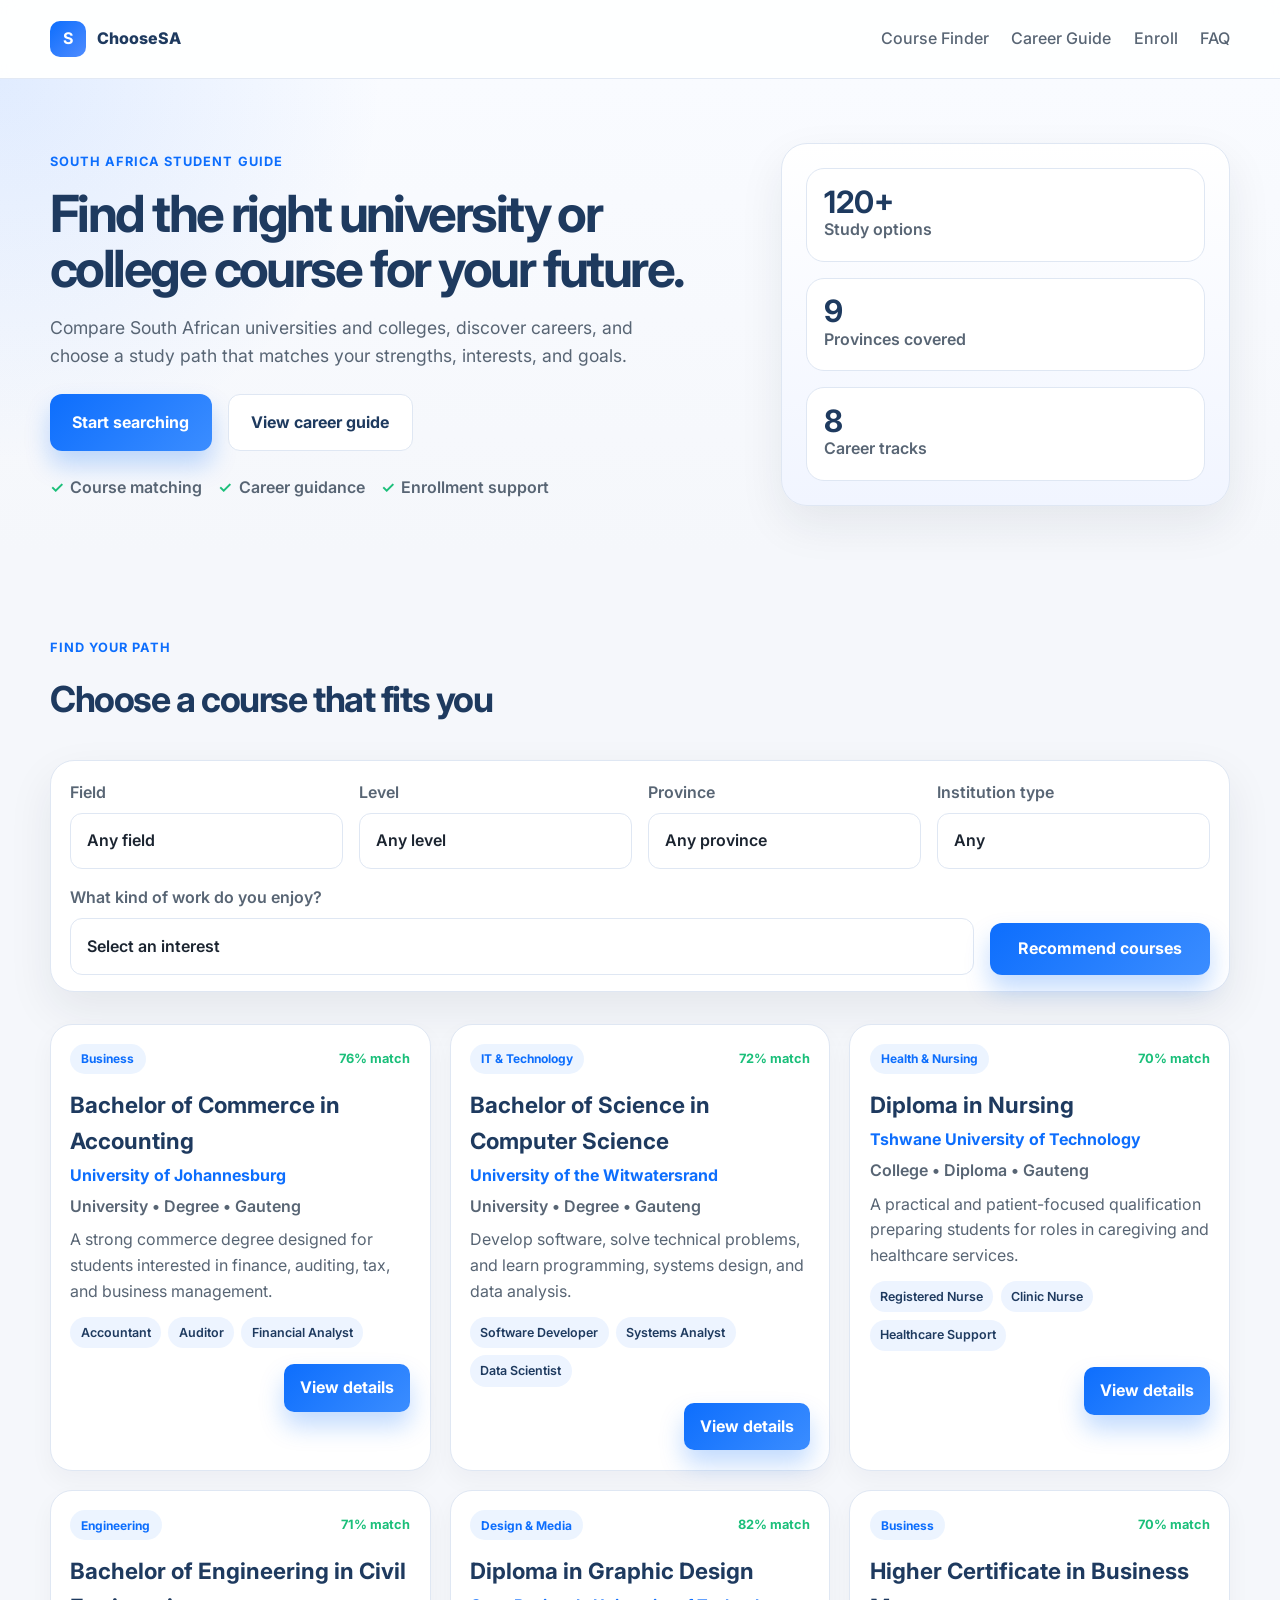
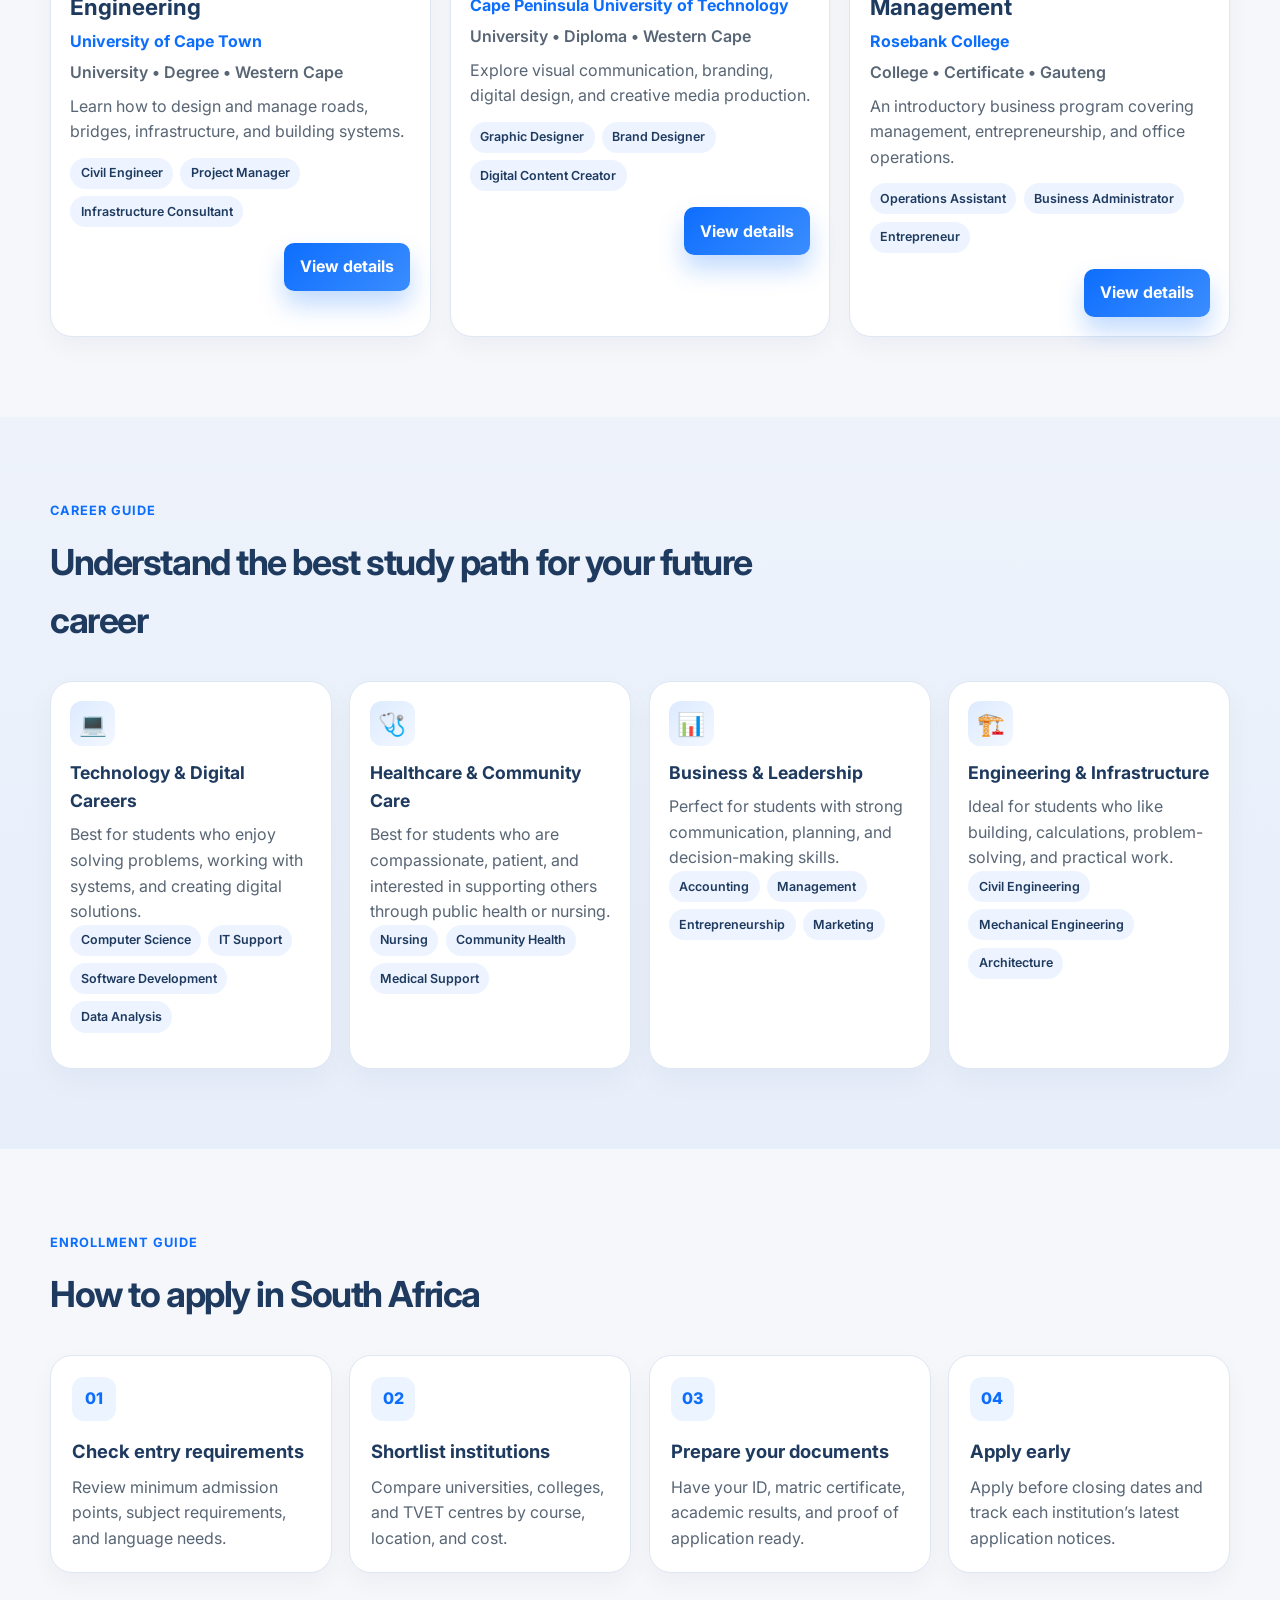
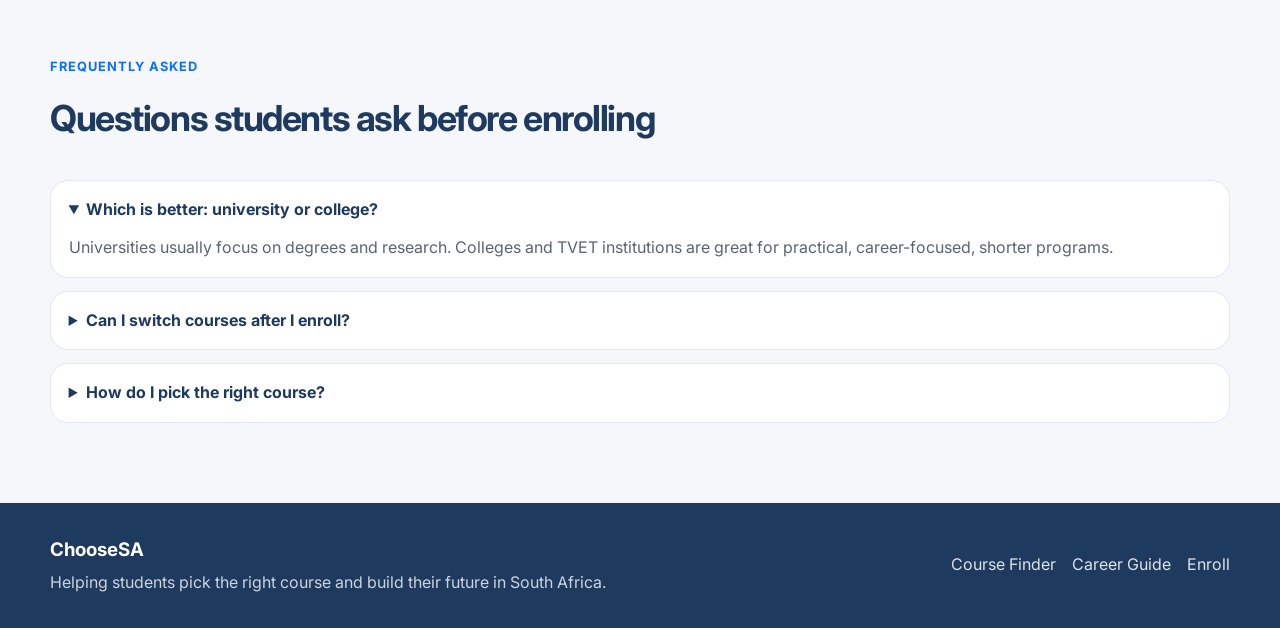
==== index.html @ 1212c50e "Build a South African course finder and career guidance website for university and college selection" ====
<!DOCTYPE html>
<html lang="en">
  <head>
    <meta charset="UTF-8" />
    <meta name="viewport" content="width=device-width, initial-scale=1.0" />
    <title>ChooseSA | South African Course & Career Guide</title>
    <meta
      name="description"
      content="South African university and college course finder with career guidance and enrollment support."
    />
    <link rel="preconnect" href="https://fonts.googleapis.com" />
    <link rel="preconnect" href="https://fonts.gstatic.com" crossorigin />
    <link
      href="https://fonts.googleapis.com/css2?family=Inter:wght@400;500;600;700;800&display=swap"
      rel="stylesheet"
    />
    <link rel="stylesheet" href="styles.css" />
  </head>
  <body>
    <header class="topbar">
      <div class="container nav">
        <div class="brand">
          <div class="brand-mark">S</div>
          <span>ChooseSA</span>
        </div>
        <nav>
          <a href="#finder">Course Finder</a>
          <a href="#career-guide">Career Guide</a>
          <a href="#enroll">Enroll</a>
          <a href="#faq">FAQ</a>
        </nav>
      </div>
    </header>

    <main>
      <section class="hero">
        <div class="container hero-grid">
          <div class="hero-copy">
            <span class="eyebrow">South Africa student guide</span>
            <h1>Find the right university or college course for your future.</h1>
            <p>
              Compare South African universities and colleges, discover careers,
              and choose a study path that matches your strengths, interests, and goals.
            </p>
            <div class="hero-actions">
              <a href="#finder" class="btn btn-primary">Start searching</a>
              <a href="#career-guide" class="btn btn-secondary">View career guide</a>
            </div>
            <ul class="hero-points">
              <li>Course matching</li>
              <li>Career guidance</li>
              <li>Enrollment support</li>
            </ul>
          </div>

          <div class="stat-card">
            <div class="stat-box">
              <strong>120+</strong>
              <span>Study options</span>
            </div>
            <div class="stat-box">
              <strong>9</strong>
              <span>Provinces covered</span>
            </div>
            <div class="stat-box">
              <strong>8</strong>
              <span>Career tracks</span>
            </div>
          </div>
        </div>
      </section>

      <section id="finder" class="finder section-space">
        <div class="container">
          <div class="section-header">
            <span class="eyebrow">Find your path</span>
            <h2>Choose a course that fits you</h2>
          </div>

          <form id="courseForm" class="filter-panel">
            <div class="filter-grid">
              <label>
                <span>Field</span>
                <select id="fieldSelect">
                  <option value="">Any field</option>
                  <option>Business</option>
                  <option>IT & Technology</option>
                  <option>Health & Nursing</option>
                  <option>Engineering</option>
                  <option>Design & Media</option>
                  <option>Education</option>
                  <option>Agriculture</option>
                  <option>Hospitality</option>
                </select>
              </label>

              <label>
                <span>Level</span>
                <select id="levelSelect">
                  <option value="">Any level</option>
                  <option>Certificate</option>
                  <option>Diploma</option>
                  <option>Degree</option>
                  <option>Postgraduate</option>
                </select>
              </label>

              <label>
                <span>Province</span>
                <select id="provinceSelect">
                  <option value="">Any province</option>
                  <option>Gauteng</option>
                  <option>Western Cape</option>
                  <option>KwaZulu-Natal</option>
                  <option>Eastern Cape</option>
                  <option>Free State</option>
                  <option>Limpopo</option>
                  <option>Mpumalanga</option>
                  <option>North West</option>
                  <option>Northern Cape</option>
                </select>
              </label>

              <label>
                <span>Institution type</span>
                <select id="typeSelect">
                  <option value="">Any</option>
                  <option>University</option>
                  <option>College</option>
                  <option>TVET</option>
                </select>
              </label>
            </div>

            <div class="recommendation-row">
              <label>
                <span>What kind of work do you enjoy?</span>
                <select id="interestSelect">
                  <option value="">Select an interest</option>
                  <option>Problem solving</option>
                  <option>Helping people</option>
                  <option>Design & creativity</option>
                  <option>Business & leadership</option>
                  <option>Technology & innovation</option>
                  <option>Practical hands-on work</option>
                </select>
              </label>

              <button type="submit" class="btn btn-primary search-btn">Recommend courses</button>
            </div>
          </form>

          <div id="courseResults" class="course-results"></div>
        </div>
      </section>

      <section id="career-guide" class="section-space alt-bg">
        <div class="container">
          <div class="section-header narrow">
            <span class="eyebrow">Career guide</span>
            <h2>Understand the best study path for your future career</h2>
          </div>

          <div class="career-grid" id="careerGrid"></div>
        </div>
      </section>

      <section id="enroll" class="section-space">
        <div class="container">
          <div class="section-header narrow">
            <span class="eyebrow">Enrollment guide</span>
            <h2>How to apply in South Africa</h2>
          </div>

          <div class="steps-grid">
            <div class="step-card">
              <span class="step">01</span>
              <h3>Check entry requirements</h3>
              <p>Review minimum admission points, subject requirements, and language needs.</p>
            </div>
            <div class="step-card">
              <span class="step">02</span>
              <h3>Shortlist institutions</h3>
              <p>Compare universities, colleges, and TVET centres by course, location, and cost.</p>
            </div>
            <div class="step-card">
              <span class="step">03</span>
              <h3>Prepare your documents</h3>
              <p>Have your ID, matric certificate, academic results, and proof of application ready.</p>
            </div>
            <div class="step-card">
              <span class="step">04</span>
              <h3>Apply early</h3>
              <p>Apply before closing dates and track each institution’s latest application notices.</p>
            </div>
          </div>
        </div>
      </section>

      <section id="faq" class="section-space faq-box">
        <div class="container">
          <div class="section-header narrow">
            <span class="eyebrow">Frequently asked</span>
            <h2>Questions students ask before enrolling</h2>
          </div>

          <div class="faq-list">
            <details open>
              <summary>Which is better: university or college?</summary>
              <p>
                Universities usually focus on degrees and research. Colleges and TVET institutions are great for practical, career-focused, shorter programs.
              </p>
            </details>
            <details>
              <summary>Can I switch courses after I enroll?</summary>
              <p>
                In some cases yes, if you meet the requirements and the institution approves the transfer. Always check faculty rules first.
              </p>
            </details>
            <details>
              <summary>How do I pick the right course?</summary>
              <p>
                Consider your interests, strengths, subjects, salary goals, job demand, and the type of work you enjoy every day.
              </p>
            </details>
          </div>
        </div>
      </section>
    </main>

    <footer class="footer">
      <div class="container footer-content">
        <div>
          <h3>ChooseSA</h3>
          <p>Helping students pick the right course and build their future in South Africa.</p>
        </div>
        <div>
          <a href="#finder">Course Finder</a>
          <a href="#career-guide">Career Guide</a>
          <a href="#enroll">Enroll</a>
        </div>
      </div>
    </footer>

    <template id="courseCardTemplate">
      <article class="course-card">
        <div class="card-topline">
          <span class="badge"></span>
          <span class="match-score"></span>
        </div>
        <h3 class="course-title"></h3>
        <p class="institution"></p>
        <p class="course-meta"></p>
        <p class="description"></p>
        <ul class="career-list"></ul>
        <div class="card-actions">
          <button class="btn btn-primary small-btn" type="button">View details</button>
        </div>
      </article>
    </template>

    <script src="app.js"></script>
  </body>
</html>
---- styles.css ----
:root {
  --bg: #f5f7fb;
  --panel: #ffffff;
  --panel-alt: #edf4ff;
  --primary: #0d6efd;
  --primary-dark: #0a4ec7;
  --secondary: #1e3a5f;
  --text: #1b2430;
  --muted: #586574;
  --border: #dfe7f3;
  --success: #1bbf7a;
  --warning: #f59e0b;
  --shadow: 0 18px 45px rgba(27, 36, 48, 0.08);
}

* {
  box-sizing: border-box;
}

html {
  scroll-behavior: smooth;
}

body {
  margin: 0;
  font-family: "Inter", sans-serif;
  background: var(--bg);
  color: var(--text);
  line-height: 1.6;
}

img {
  max-width: 100%;
  display: block;
}

a {
  text-decoration: none;
  color: inherit;
}

button,
select {
  font: inherit;
}

.container {
  width: min(1180px, calc(100% - 2rem));
  margin: 0 auto;
}

.section-space {
  padding: 5rem 0;
}

.alt-bg {
  background: linear-gradient(180deg, rgba(13,110,253,0.03), rgba(13,110,253,0.06));
}

.topbar {
  position: sticky;
  top: 0;
  z-index: 20;
  background: rgba(255,255,255,0.9);
  backdrop-filter: blur(8px);
  border-bottom: 1px solid rgba(223, 231, 243, 0.9);
}

.nav {
  display: flex;
  align-items: center;
  justify-content: space-between;
  min-height: 78px;
}

.brand {
  display: flex;
  align-items: center;
  gap: 0.7rem;
  font-weight: 800;
  color: var(--secondary);
}

.brand-mark {
  display: grid;
  place-items: center;
  width: 36px;
  height: 36px;
  border-radius: 10px;
  background: linear-gradient(135deg, var(--primary), #4f8cff);
  color: white;
  font-weight: 700;
}

nav {
  display: flex;
  gap: 1.4rem;
  flex-wrap: wrap;
}

nav a {
  color: var(--muted);
  font-weight: 500;
}

.hero {
  padding: 4rem 0 3rem;
  background: radial-gradient(circle at top left, rgba(77, 144, 255, 0.14), transparent 28%),
    linear-gradient(180deg, #f9fbff, var(--bg));
}

.hero-grid {
  display: grid;
  grid-template-columns: 1.4fr 0.9fr;
  gap: 2rem;
  align-items: center;
}

.eyebrow {
  display: inline-block;
  color: var(--primary);
  font-size: 0.8rem;
  font-weight: 700;
  letter-spacing: 0.08em;
  text-transform: uppercase;
  margin-bottom: 0.8rem;
}

.hero-copy h1 {
  font-size: clamp(2.4rem, 4vw, 4.1rem);
  line-height: 1.08;
  margin: 0 0 1rem;
  letter-spacing: -0.05em;
  color: var(--secondary);
}

.hero-copy p {
  max-width: 620px;
  font-size: 1.1rem;
  color: var(--muted);
  margin-bottom: 1.5rem;
}

.hero-actions {
  display: flex;
  gap: 1rem;
  flex-wrap: wrap;
  margin-bottom: 1.5rem;
}

.btn {
  display: inline-flex;
  align-items: center;
  justify-content: center;
  border: none;
  border-radius: 12px;
  padding: 0.9rem 1.4rem;
  font-weight: 700;
  cursor: pointer;
  transition: transform 0.2s ease, box-shadow 0.2s ease;
}

.btn:hover {
  transform: translateY(-1px);
}

.btn-primary {
  background: linear-gradient(135deg, var(--primary), #3b8dff);
  color: white;
  box-shadow: 0 14px 25px rgba(13, 110, 253, 0.25);
}

.btn-secondary {
  background: white;
  color: var(--secondary);
  border: 1px solid var(--border);
}

.hero-points {
  display: flex;
  list-style: none;
  padding: 0;
  margin: 0;
  gap: 1rem;
  flex-wrap: wrap;
  color: var(--muted);
  font-weight: 600;
}

.hero-points li::before {
  content: "✓";
  color: var(--success);
  margin-right: 0.4rem;
}

.stat-card {
  background: linear-gradient(180deg, #ffffff, #f1f5ff);
  border: 1px solid var(--border);
  border-radius: 26px;
  padding: 1.5rem;
  box-shadow: var(--shadow);
  display: grid;
  gap: 1rem;
}

.stat-box {
  background: white;
  border: 1px solid var(--border);
  border-radius: 18px;
  padding: 1.1rem 1.1rem;
}

.stat-box strong {
  display: block;
  font-size: clamp(1.7rem, 2.4vw, 2.4rem);
  color: var(--secondary);
  line-height: 1;
}

.stat-box span {
  color: var(--muted);
  font-weight: 600;
}

.section-header {
  margin-bottom: 2rem;
}

.section-header.narrow {
  max-width: 800px;
}

.section-header h2 {
  margin: 0;
  font-size: clamp(2rem, 2.8vw, 3rem);
  color: var(--secondary);
  letter-spacing: -0.04em;
}

.filter-panel {
  background: var(--panel);
  border: 1px solid var(--border);
  border-radius: 24px;
  padding: 1.2rem 1.2rem 1rem;
  box-shadow: var(--shadow);
}

.filter-grid {
  display: grid;
  grid-template-columns: repeat(4, minmax(0, 1fr));
  gap: 1rem;
}

label {
  display: flex;
  flex-direction: column;
  gap: 0.45rem;
  color: var(--muted);
  font-weight: 600;
}

select {
  appearance: none;
  border: 1px solid var(--border);
  border-radius: 12px;
  background: #fff;
  color: var(--text);
  padding: 0.9rem 1rem;
}

.recommendation-row {
  display: flex;
  align-items: end;
  gap: 1rem;
  margin-top: 1rem;
}

.recommendation-row label {
  flex: 1 1 auto;
}

.search-btn {
  min-width: 220px;
  height: 52px;
}

.course-results {
  margin-top: 2rem;
  display: grid;
  grid-template-columns: repeat(3, minmax(0, 1fr));
  gap: 1.2rem;
}

.course-card {
  background: var(--panel);
  border: 1px solid var(--border);
  border-radius: 22px;
  padding: 1.2rem;
  box-shadow: 0 10px 25px rgba(27, 36, 48, 0.04);
}

.card-topline {
  display: flex;
  justify-content: space-between;
  gap: 0.7rem;
  align-items: center;
  margin-bottom: 0.8rem;
}

.badge {
  display: inline-flex;
  align-items: center;
  border-radius: 999px;
  background: rgba(13, 110, 253, 0.08);
  color: var(--primary);
  padding: 0.35rem 0.7rem;
  font-size: 0.75rem;
  font-weight: 700;
}

.match-score {
  font-weight: 700;
  font-size: 0.8rem;
  color: var(--success);
}

.course-title {
  margin: 0;
  font-size: 1.4rem;
  color: var(--secondary);
}

.institution {
  margin: 0.25rem 0 0.35rem;
  color: var(--primary);
  font-weight: 700;
}

.course-meta {
  margin: 0 0 0.5rem;
  color: var(--muted);
  font-weight: 600;
}

.description {
  margin: 0 0 0.8rem;
  color: var(--muted);
}

.career-list {
  list-style: none;
  padding: 0;
  margin: 0 0 1rem;
  display: flex;
  flex-wrap: wrap;
  gap: 0.45rem;
}

.career-list li {
  background: var(--panel-alt);
  border-radius: 999px;
  padding: 0.35rem 0.65rem;
  font-size: 0.78rem;
  color: var(--secondary);
  font-weight: 600;
}

.card-actions {
  display: flex;
  justify-content: flex-end;
}

.small-btn {
  padding: 0.7rem 1rem;
  border-radius: 10px;
}

.career-grid {
  display: grid;
  grid-template-columns: repeat(4, minmax(0, 1fr));
  gap: 1.1rem;
}

.career-card {
  background: white;
  border: 1px solid var(--border);
  border-radius: 22px;
  padding: 1.2rem;
  box-shadow: 0 12px 30px rgba(27, 36, 48, 0.04);
}

.career-icon {
  width: 45px;
  height: 45px;
  border-radius: 12px;
  display: grid;
  place-items: center;
  font-size: 1.4rem;
  background: linear-gradient(135deg, rgba(13,110,253,0.14), rgba(13,110,253,0.05));
  margin-bottom: 0.8rem;
}

.career-card h3 {
  margin: 0 0 0.45rem;
  font-size: 1.1rem;
  color: var(--secondary);
}

.career-card p {
  margin: 0;
  color: var(--muted);
}

.steps-grid {
  display: grid;
  grid-template-columns: repeat(4, minmax(0, 1fr));
  gap: 1.1rem;
}

.step-card {
  background: var(--panel);
  border: 1px solid var(--border);
  border-radius: 22px;
  padding: 1.3rem;
  box-shadow: 0 10px 24px rgba(27, 36, 48, 0.04);
}

.step {
  display: flex;
  justify-content: center;
  align-items: center;
  width: 44px;
  height: 44px;
  border-radius: 12px;
  background: rgba(13,110,253,0.08);
  color: var(--primary);
  font-weight: 800;
  margin-bottom: 1rem;
}

.step-card h3 {
  margin: 0 0 0.5rem;
  font-size: 1.15rem;
  color: var(--secondary);
}

.step-card p {
  margin: 0;
  color: var(--muted);
}

.faq-box {
  padding-top: 0;
}

.faq-list {
  display: grid;
  gap: 0.8rem;
}

.faq-list details {
  background: white;
  border: 1px solid var(--border);
  border-radius: 18px;
  padding: 1rem 1.1rem;
}

.faq-list summary {
  cursor: pointer;
  font-weight: 700;
  color: var(--secondary);
}

.faq-list p {
  margin: 0.8rem 0 0;
  color: var(--muted);
}

.footer {
  background: var(--secondary);
  color: white;
  padding: 2rem 0;
}

.footer-content {
  display: flex;
  justify-content: space-between;
  gap: 1rem;
  align-items: center;
  flex-wrap: wrap;
}

.footer h3 {
  margin: 0 0 0.35rem;
}

.footer p {
  margin: 0;
  color: rgba(255,255,255,0.78);
}

.footer-content div:last-child {
  display: flex;
  gap: 1rem;
  flex-wrap: wrap;
  color: rgba(255,255,255,0.86);
}

@media (max-width: 980px) {
  .hero-grid,
  .filter-grid,
  .course-results,
  .career-grid,
  .steps-grid {
    grid-template-columns: repeat(2, minmax(0, 1fr));
  }
}

@media (max-width: 700px) {
  .nav {
    flex-direction: column;
    padding: 1rem 0;
    gap: 0.8rem;
  }

  .hero-grid,
  .filter-grid,
  .course-results,
  .career-grid,
  .steps-grid {
    grid-template-columns: 1fr;
  }

  .recommendation-row {
    flex-direction: column;
    align-items: stretch;
  }

  .search-btn {
    width: 100%;
  }
}
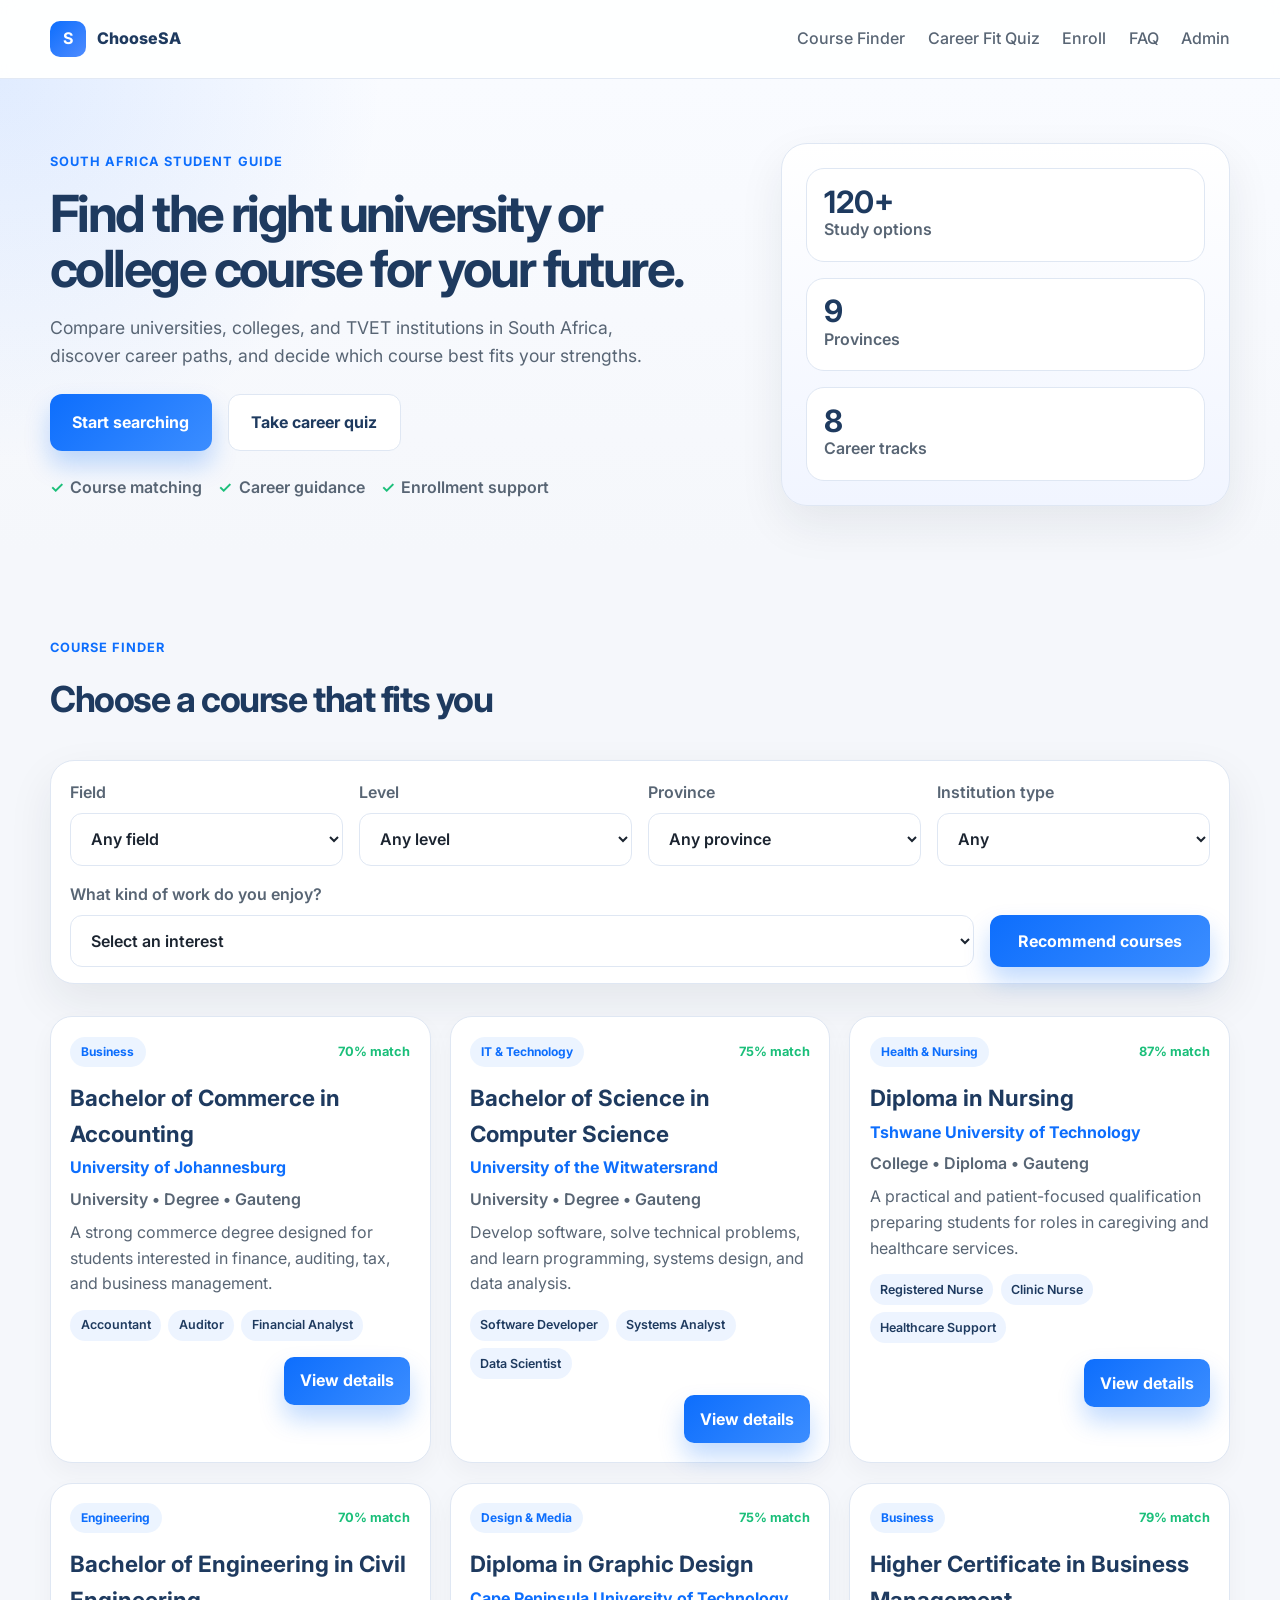
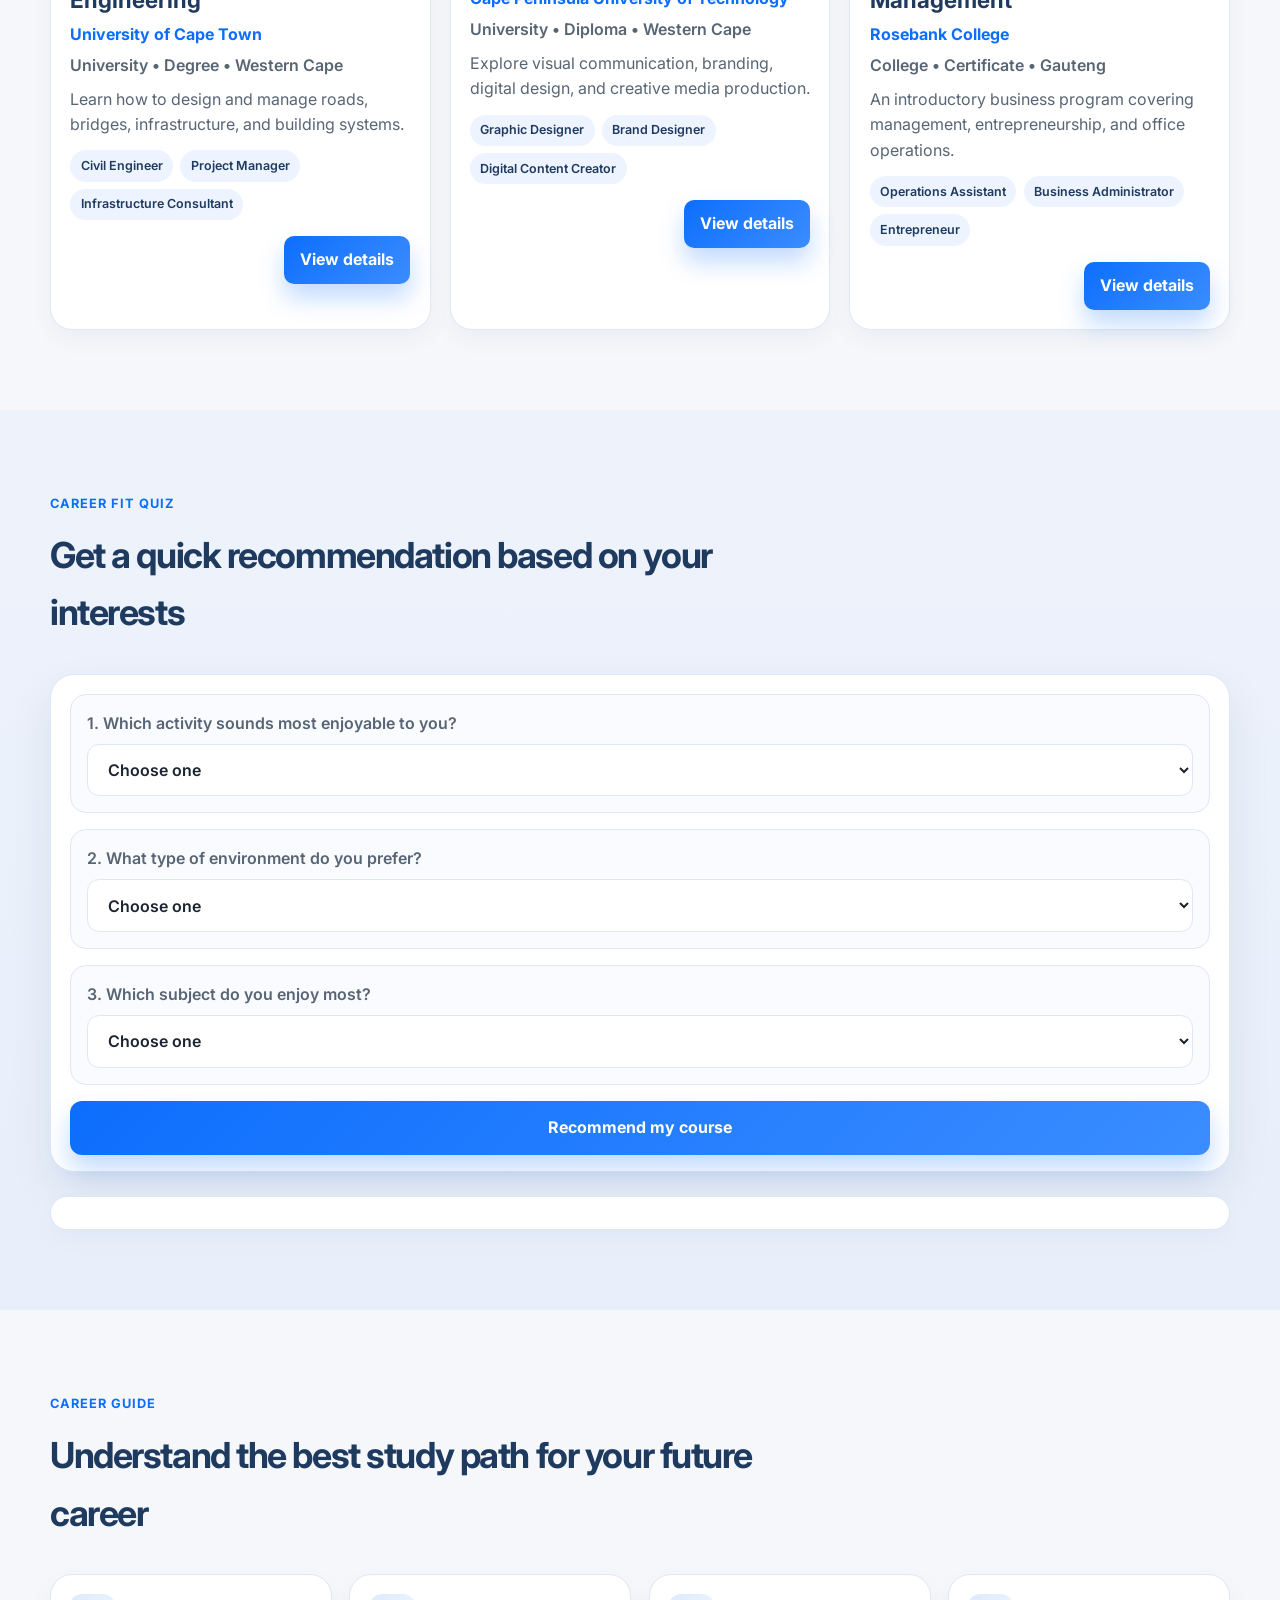
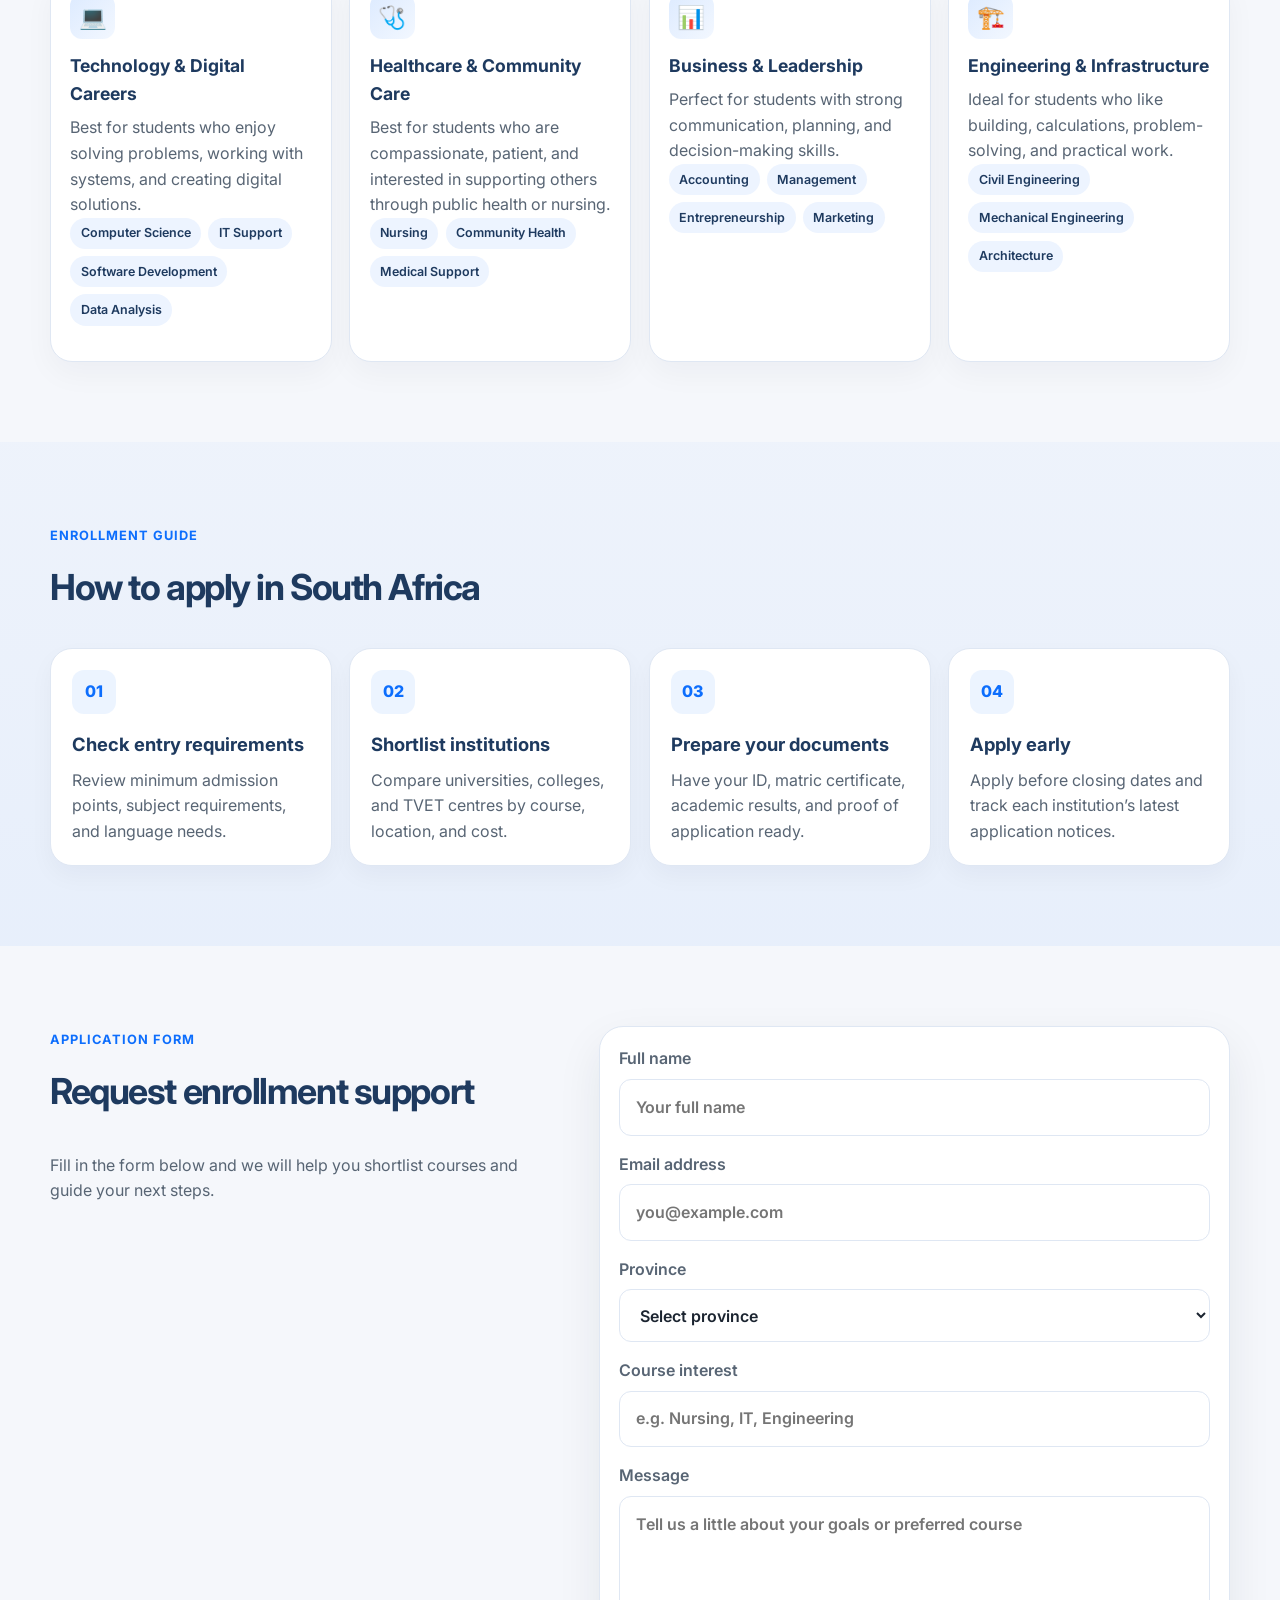
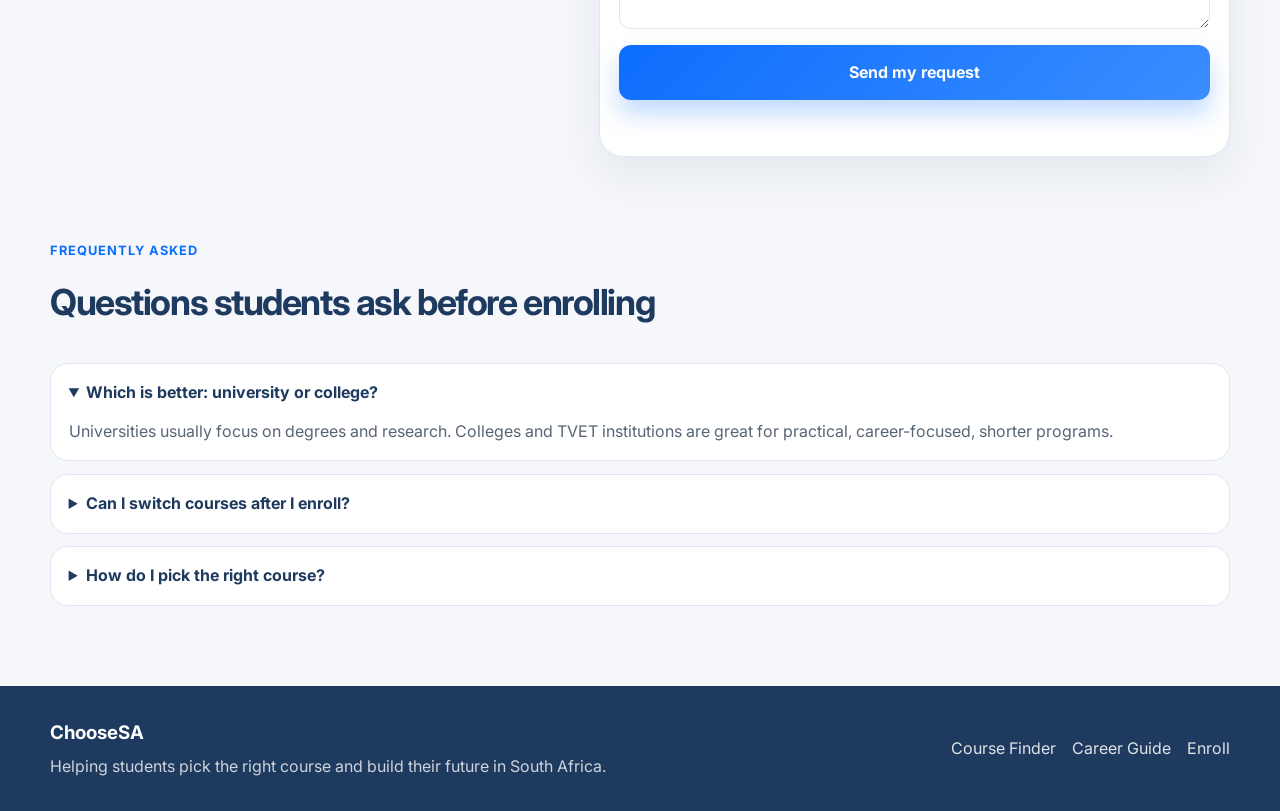
==== commit 922001a7: "Upgrade the South African course guide into a full-featured interactive website with course manageme" ====
--- a/index.html
+++ b/index.html
@@ -6,7 +6,7 @@
     <title>ChooseSA | South African Course & Career Guide</title>
     <meta
       name="description"
-      content="South African university and college course finder with career guidance and enrollment support."
+      content="South African course finder for universities, colleges, and TVET institutions with career advice and enrollment support."
     />
     <link rel="preconnect" href="https://fonts.googleapis.com" />
     <link rel="preconnect" href="https://fonts.gstatic.com" crossorigin />
@@ -19,15 +19,17 @@
   <body>
     <header class="topbar">
       <div class="container nav">
-        <div class="brand">
+        <div class="brand" aria-label="ChooseSA home">
           <div class="brand-mark">S</div>
           <span>ChooseSA</span>
         </div>
-        <nav>
+
+        <nav aria-label="Main navigation">
           <a href="#finder">Course Finder</a>
-          <a href="#career-guide">Career Guide</a>
+          <a href="#quiz">Career Fit Quiz</a>
           <a href="#enroll">Enroll</a>
           <a href="#faq">FAQ</a>
+          <a href="admin.html">Admin</a>
         </nav>
       </div>
     </header>
@@ -39,13 +41,15 @@
             <span class="eyebrow">South Africa student guide</span>
             <h1>Find the right university or college course for your future.</h1>
             <p>
-              Compare South African universities and colleges, discover careers,
-              and choose a study path that matches your strengths, interests, and goals.
+              Compare universities, colleges, and TVET institutions in South Africa,
+              discover career paths, and decide which course best fits your strengths.
             </p>
+
             <div class="hero-actions">
               <a href="#finder" class="btn btn-primary">Start searching</a>
-              <a href="#career-guide" class="btn btn-secondary">View career guide</a>
-            </div>
+              <a href="#quiz" class="btn btn-secondary">Take career quiz</a>
+            </div>
+
             <ul class="hero-points">
               <li>Course matching</li>
               <li>Career guidance</li>
@@ -53,14 +57,14 @@
             </ul>
           </div>
 
-          <div class="stat-card">
+          <div class="stat-card" aria-label="Site statistics">
             <div class="stat-box">
               <strong>120+</strong>
               <span>Study options</span>
             </div>
             <div class="stat-box">
               <strong>9</strong>
-              <span>Provinces covered</span>
+              <span>Provinces</span>
             </div>
             <div class="stat-box">
               <strong>8</strong>
@@ -73,7 +77,7 @@
       <section id="finder" class="finder section-space">
         <div class="container">
           <div class="section-header">
-            <span class="eyebrow">Find your path</span>
+            <span class="eyebrow">Course finder</span>
             <h2>Choose a course that fits you</h2>
           </div>
 
@@ -150,11 +154,68 @@
             </div>
           </form>
 
-          <div id="courseResults" class="course-results"></div>
-        </div>
-      </section>
-
-      <section id="career-guide" class="section-space alt-bg">
+          <div id="courseResults" class="course-results" aria-live="polite"></div>
+        </div>
+      </section>
+
+      <section id="quiz" class="section-space alt-bg">
+        <div class="container">
+          <div class="section-header narrow">
+            <span class="eyebrow">Career fit quiz</span>
+            <h2>Get a quick recommendation based on your interests</h2>
+          </div>
+
+          <form id="quizForm" class="quiz-panel">
+            <div class="question-block">
+              <label>
+                <span>1. Which activity sounds most enjoyable to you?</span>
+                <select id="q1">
+                  <option value="">Choose one</option>
+                  <option value="technology">Building apps or websites</option>
+                  <option value="people">Helping patients or learners</option>
+                  <option value="business">Managing a project or business</option>
+                  <option value="design">Creating designs or creative visuals</option>
+                  <option value="build">Working with tools, buildings, or physical systems</option>
+                </select>
+              </label>
+            </div>
+
+            <div class="question-block">
+              <label>
+                <span>2. What type of environment do you prefer?</span>
+                <select id="q2">
+                  <option value="">Choose one</option>
+                  <option value="office">Office / business / leadership</option>
+                  <option value="lab">Technology / labs / digital work</option>
+                  <option value="people">People-focused / healthcare / education</option>
+                  <option value="creative">Creative / design / media environment</option>
+                  <option value="handsOn">Practical / field / building environment</option>
+                </select>
+              </label>
+            </div>
+
+            <div class="question-block">
+              <label>
+                <span>3. Which subject do you enjoy most?</span>
+                <select id="q3">
+                  <option value="">Choose one</option>
+                  <option value="math">Mathematics / Science</option>
+                  <option value="language">English / Communication / Business</option>
+                  <option value="art">Art / Design / Creative work</option>
+                  <option value="care">Health / Biology / People care</option>
+                  <option value="systems">Computers / Technology / Systems</option>
+                </select>
+              </label>
+            </div>
+
+            <button type="submit" class="btn btn-primary">Recommend my course</button>
+          </form>
+
+          <div id="quizResult" class="quiz-result"></div>
+        </div>
+      </section>
+
+      <section id="career-guide" class="section-space">
         <div class="container">
           <div class="section-header narrow">
             <span class="eyebrow">Career guide</span>
@@ -165,7 +226,7 @@
         </div>
       </section>
 
-      <section id="enroll" class="section-space">
+      <section id="enroll" class="section-space alt-bg">
         <div class="container">
           <div class="section-header narrow">
             <span class="eyebrow">Enrollment guide</span>
@@ -194,6 +255,61 @@
               <p>Apply before closing dates and track each institution’s latest application notices.</p>
             </div>
           </div>
+        </div>
+      </section>
+
+      <section id="apply" class="section-space">
+        <div class="container form-grid">
+          <div>
+            <div class="section-header narrow">
+              <span class="eyebrow">Application form</span>
+              <h2>Request enrollment support</h2>
+            </div>
+            <p class="form-intro">
+              Fill in the form below and we will help you shortlist courses and guide your next steps.
+            </p>
+          </div>
+
+          <form id="applicationForm" class="application-form">
+            <label>
+              <span>Full name</span>
+              <input type="text" name="name" placeholder="Your full name" required />
+            </label>
+
+            <label>
+              <span>Email address</span>
+              <input type="email" name="email" placeholder="you@example.com" required />
+            </label>
+
+            <label>
+              <span>Province</span>
+              <select name="province" required>
+                <option value="">Select province</option>
+                <option>Gauteng</option>
+                <option>Western Cape</option>
+                <option>KwaZulu-Natal</option>
+                <option>Eastern Cape</option>
+                <option>Free State</option>
+                <option>Limpopo</option>
+                <option>Mpumalanga</option>
+                <option>North West</option>
+                <option>Northern Cape</option>
+              </select>
+            </label>
+
+            <label>
+              <span>Course interest</span>
+              <input type="text" name="interest" placeholder="e.g. Nursing, IT, Engineering" required />
+            </label>
+
+            <label>
+              <span>Message</span>
+              <textarea name="message" rows="4" placeholder="Tell us a little about your goals or preferred course"></textarea>
+            </label>
+
+            <button type="submit" class="btn btn-primary">Send my request</button>
+            <p id="formMessage" class="form-message" aria-live="polite"></p>
+          </form>
         </div>
       </section>
 
--- a/styles.css
+++ b/styles.css
@@ -40,7 +40,9 @@
 }
 
 button,
-select {
+input,
+select,
+textarea {
   font: inherit;
 }
 
@@ -237,7 +239,10 @@
   letter-spacing: -0.04em;
 }
 
-.filter-panel {
+.filter-panel,
+.quiz-panel,
+.application-form,
+.admin-panel {
   background: var(--panel);
   border: 1px solid var(--border);
   border-radius: 24px;
@@ -259,8 +264,9 @@
   font-weight: 600;
 }
 
-select {
-  appearance: none;
+select,
+input,
+textarea {
   border: 1px solid var(--border);
   border-radius: 12px;
   background: #fff;
@@ -373,6 +379,28 @@
 .small-btn {
   padding: 0.7rem 1rem;
   border-radius: 10px;
+}
+
+.quiz-panel {
+  display: grid;
+  gap: 1rem;
+}
+
+.question-block {
+  background: #f9fbff;
+  border: 1px solid var(--border);
+  border-radius: 16px;
+  padding: 1rem;
+}
+
+.quiz-result {
+  margin-top: 1.5rem;
+  background: white;
+  border: 1px solid var(--border);
+  border-radius: 20px;
+  padding: 1rem 1.2rem;
+  color: var(--secondary);
+  box-shadow: 0 10px 24px rgba(27, 36, 48, 0.03);
 }
 
 .career-grid {
@@ -449,6 +477,30 @@
   color: var(--muted);
 }
 
+.form-grid {
+  display: grid;
+  grid-template-columns: 0.9fr 1.1fr;
+  gap: 2rem;
+  align-items: start;
+}
+
+.form-intro {
+  color: var(--muted);
+  max-width: 500px;
+}
+
+.application-form {
+  display: grid;
+  gap: 1rem;
+}
+
+.form-message {
+  min-height: 1.5rem;
+  margin: 0;
+  color: var(--success);
+  font-weight: 600;
+}
+
 .faq-box {
   padding-top: 0;
 }
@@ -504,6 +556,51 @@
   gap: 1rem;
   flex-wrap: wrap;
   color: rgba(255,255,255,0.86);
+}
+
+.admin-page {
+  padding: 4rem 0;
+}
+
+.admin-layout {
+  display: grid;
+  grid-template-columns: 1fr 1.2fr;
+  gap: 1.5rem;
+}
+
+.admin-list {
+  display: grid;
+  gap: 0.8rem;
+}
+
+.admin-item {
+  border: 1px solid var(--border);
+  border-radius: 16px;
+  padding: 1rem;
+  background: white;
+  display: flex;
+  justify-content: space-between;
+  gap: 1rem;
+}
+
+.admin-item h4 {
+  margin: 0 0 0.25rem;
+  color: var(--secondary);
+}
+
+.admin-item p {
+  margin: 0;
+  color: var(--muted);
+}
+
+.admin-item button {
+  background: #fce7e7;
+  color: #9d1c1c;
+  border: none;
+  border-radius: 10px;
+  padding: 0.5rem 0.8rem;
+  cursor: pointer;
+  font-weight: 700;
 }
 
 @media (max-width: 980px) {
@@ -511,7 +608,9 @@
   .filter-grid,
   .course-results,
   .career-grid,
-  .steps-grid {
+  .steps-grid,
+  .form-grid,
+  .admin-layout {
     grid-template-columns: repeat(2, minmax(0, 1fr));
   }
 }
@@ -527,7 +626,9 @@
   .filter-grid,
   .course-results,
   .career-grid,
-  .steps-grid {
+  .steps-grid,
+  .form-grid,
+  .admin-layout {
     grid-template-columns: 1fr;
   }
 
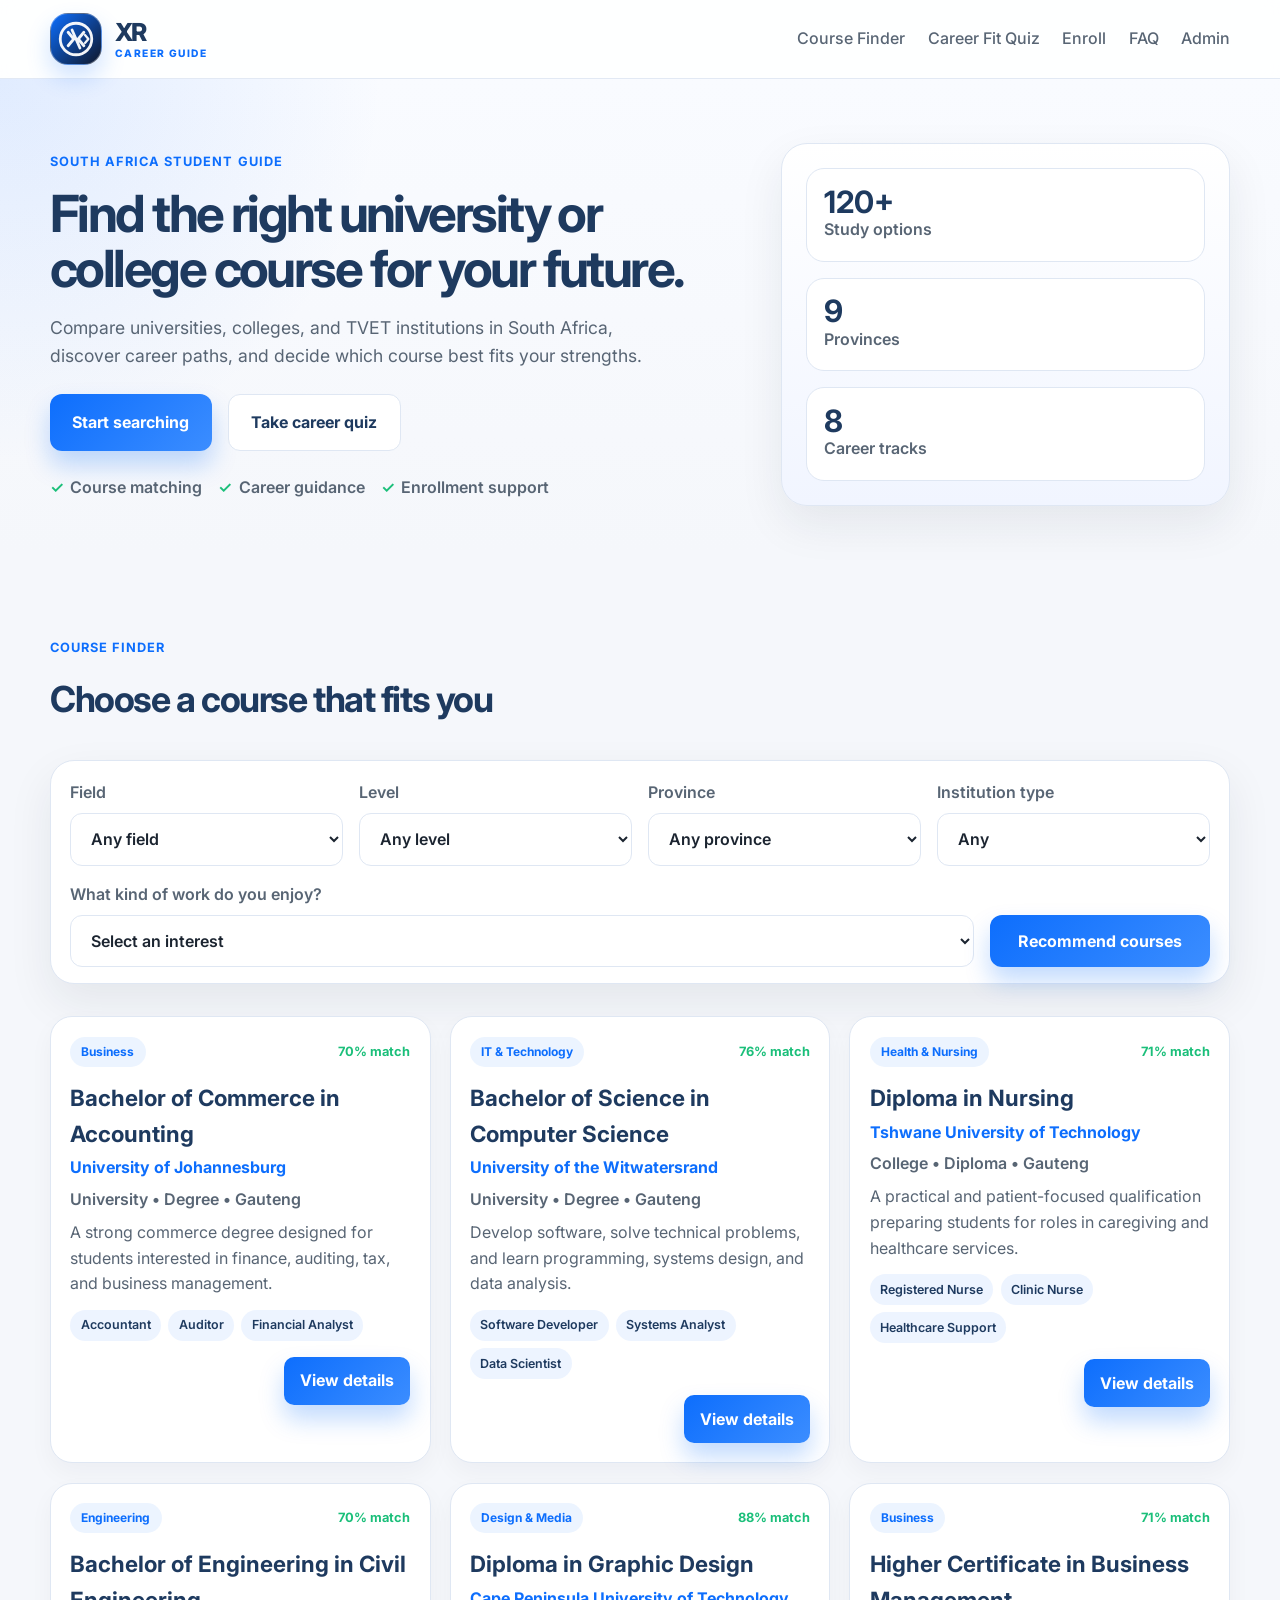
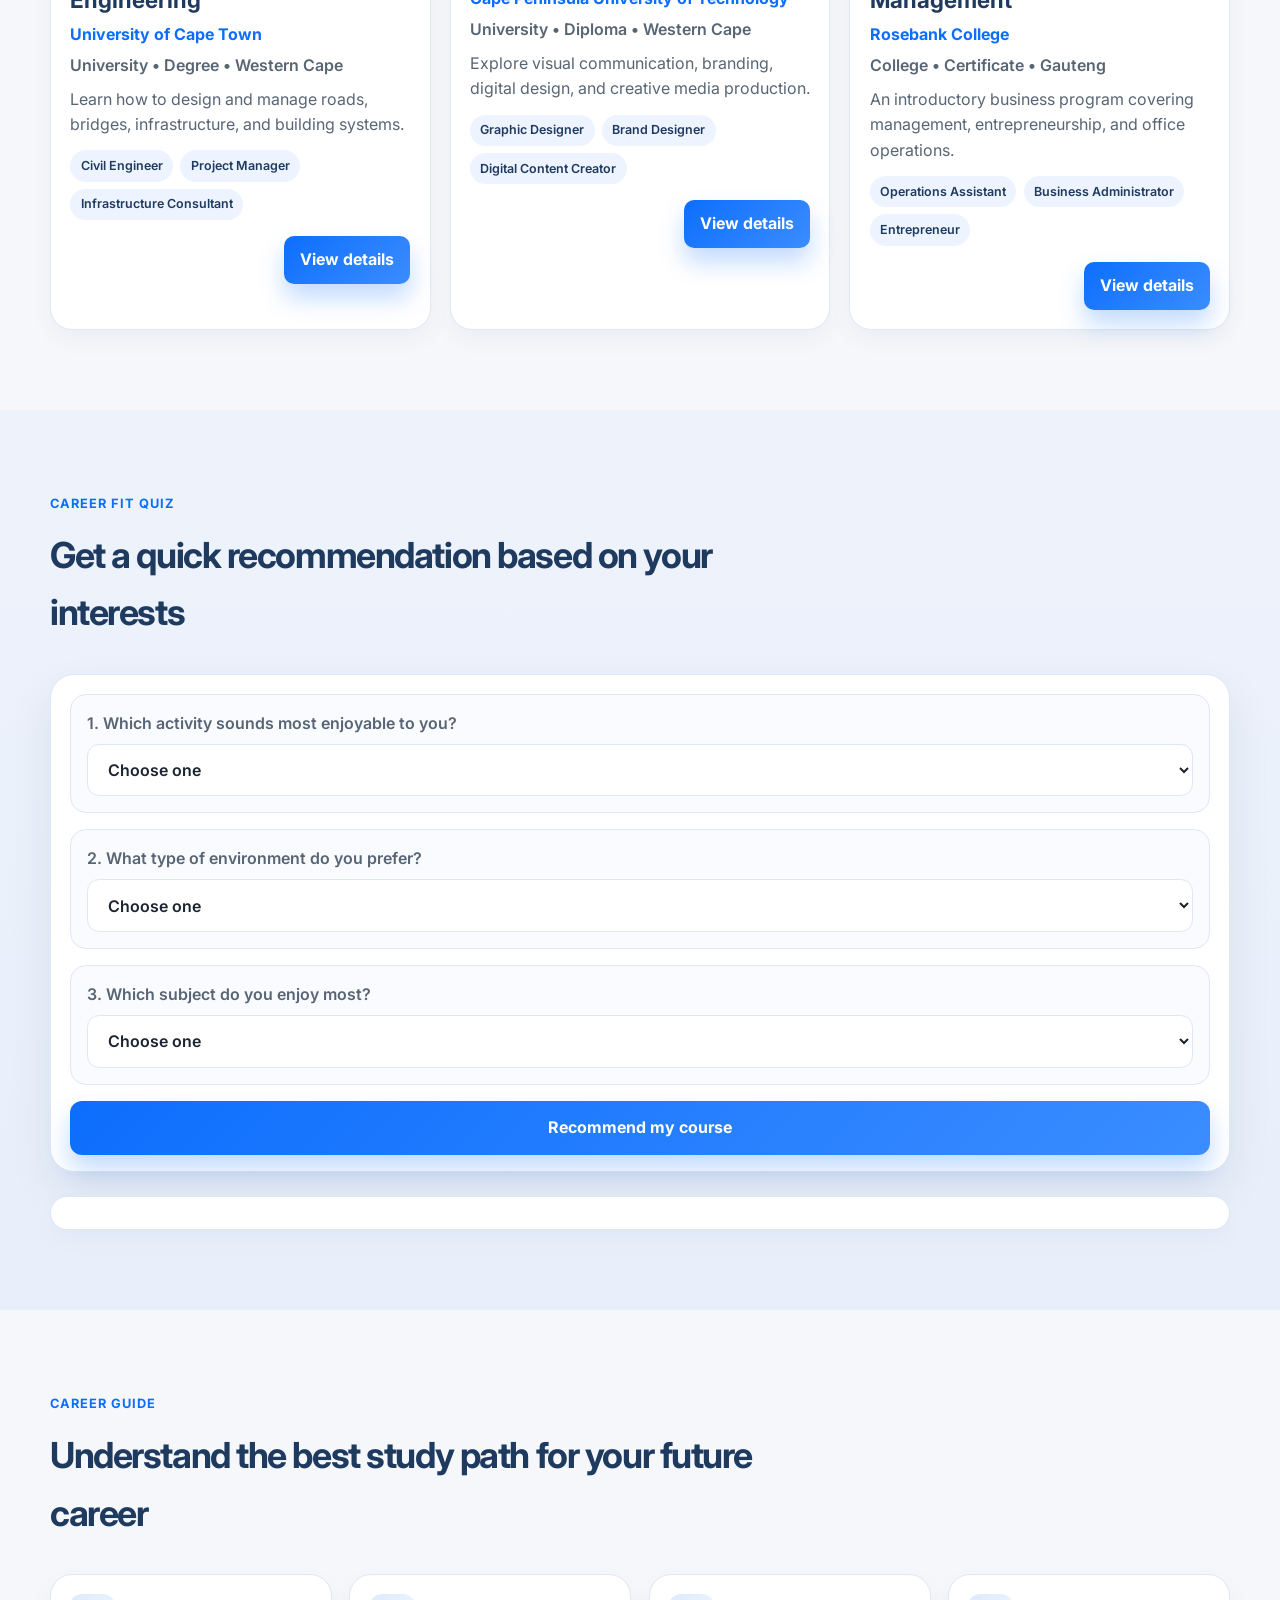
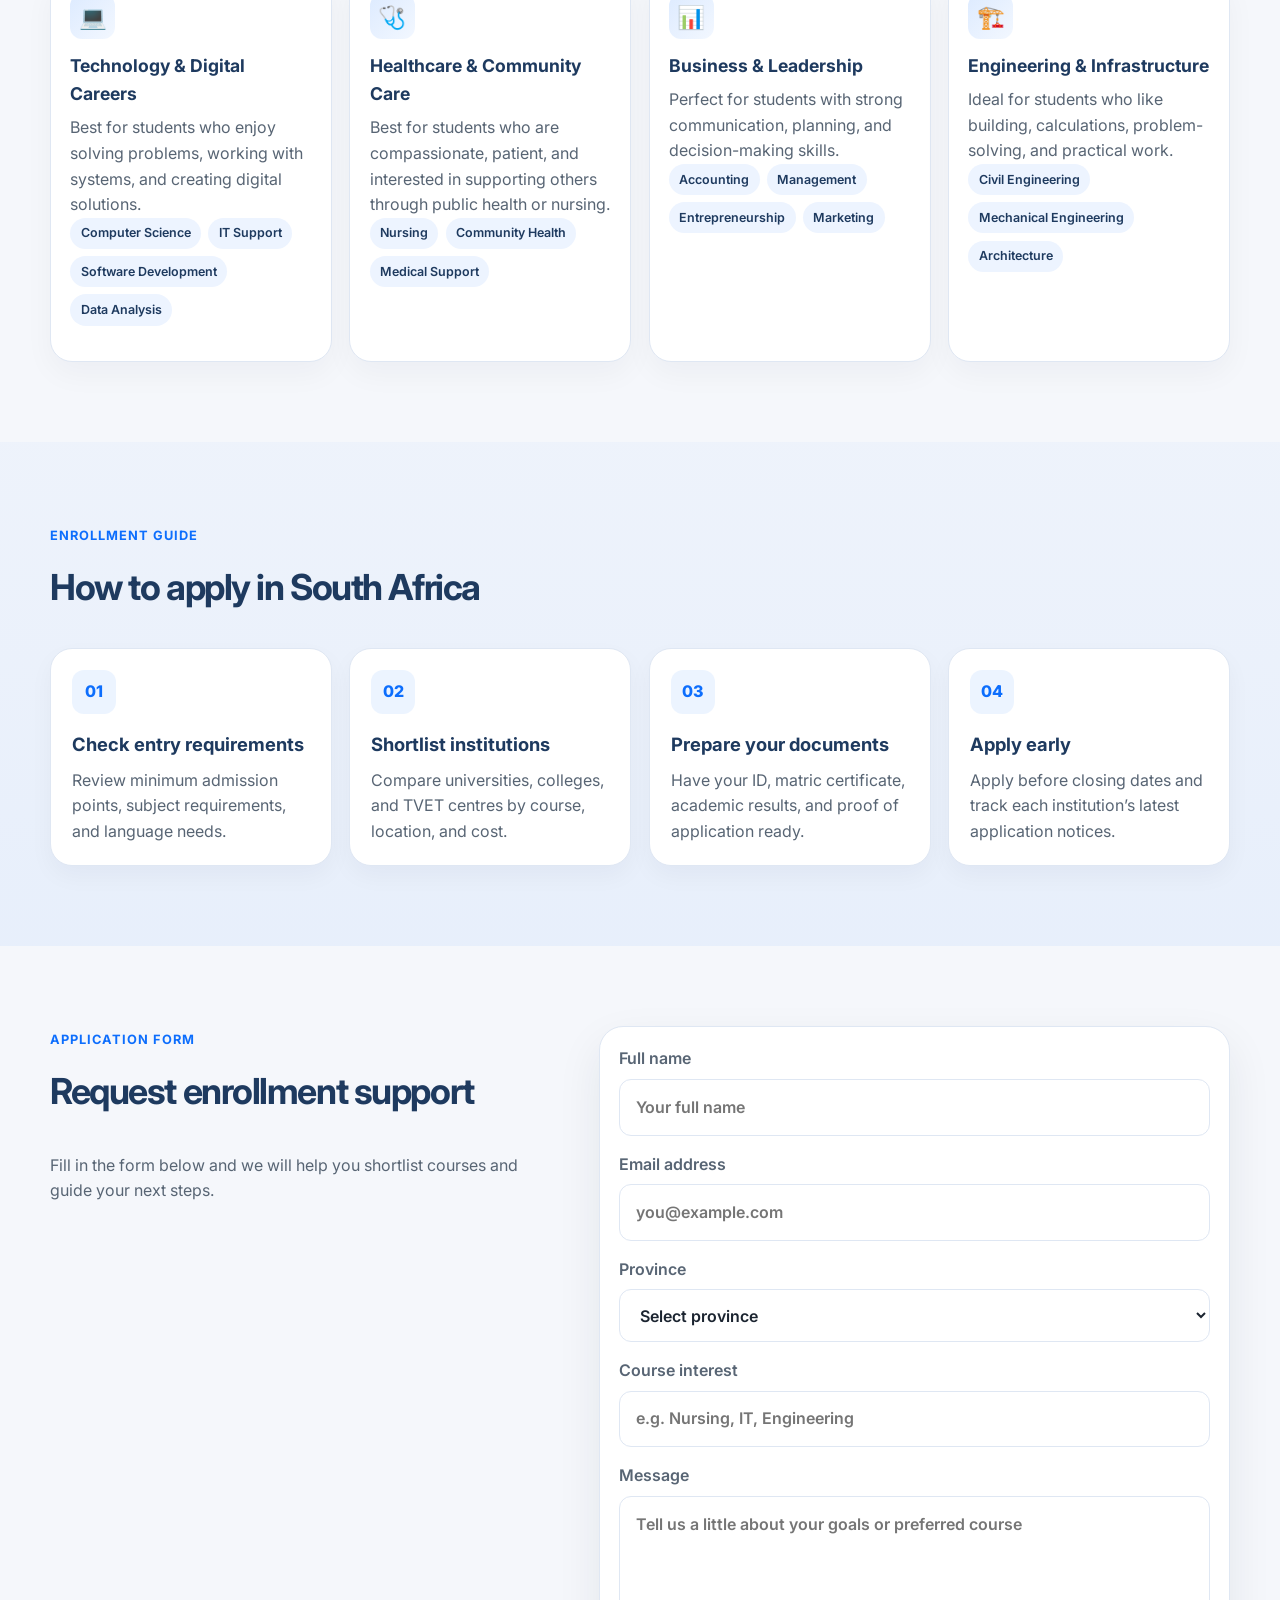
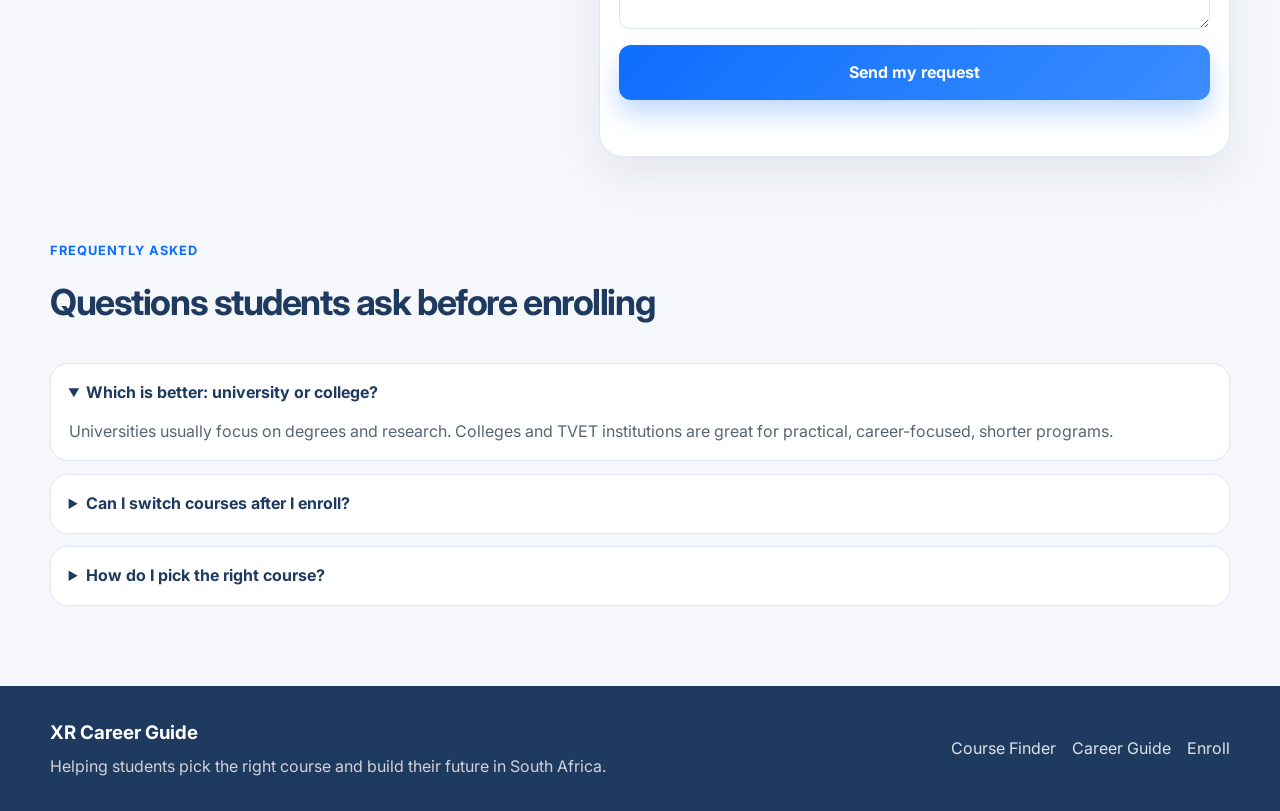
==== commit 8a5d7cf6: "Add the XR Career Guide branding logo to the website header and update the branding across the site." ====
--- a/index.html
+++ b/index.html
@@ -3,7 +3,7 @@
   <head>
     <meta charset="UTF-8" />
     <meta name="viewport" content="width=device-width, initial-scale=1.0" />
-    <title>ChooseSA | South African Course & Career Guide</title>
+    <title>XR Career Guide</title>
     <meta
       name="description"
       content="South African course finder for universities, colleges, and TVET institutions with career advice and enrollment support."
@@ -19,9 +19,18 @@
   <body>
     <header class="topbar">
       <div class="container nav">
-        <div class="brand" aria-label="ChooseSA home">
-          <div class="brand-mark">S</div>
-          <span>ChooseSA</span>
+        <div class="brand" aria-label="XR Career Guide home">
+          <div class="brand-mark" aria-hidden="true">
+            <svg viewBox="0 0 64 64" role="img" aria-hidden="true">
+              <circle cx="32" cy="32" r="28" fill="none" stroke="rgba(255,255,255,0.95)" stroke-width="5"/>
+              <path d="M18 20 L28 32 L18 44 M46 20 L36 32 L46 44 M25 16 L39 48" fill="none" stroke="rgba(255,255,255,0.95)" stroke-width="5" stroke-linecap="round" stroke-linejoin="round"/>
+              <path d="M48 25 L54 32 L48 39" fill="none" stroke="rgba(255,255,255,0.95)" stroke-width="4" stroke-linecap="round" stroke-linejoin="round"/>
+            </svg>
+          </div>
+          <div class="brand-text">
+            <span class="brand-xr">XR</span>
+            <span class="brand-sub">CAREER GUIDE</span>
+          </div>
         </div>
 
         <nav aria-label="Main navigation">
@@ -347,7 +356,7 @@
     <footer class="footer">
       <div class="container footer-content">
         <div>
-          <h3>ChooseSA</h3>
+          <h3>XR Career Guide</h3>
           <p>Helping students pick the right course and build their future in South Africa.</p>
         </div>
         <div>
--- a/styles.css
+++ b/styles.css
@@ -78,20 +78,47 @@
 .brand {
   display: flex;
   align-items: center;
-  gap: 0.7rem;
+  gap: 0.8rem;
   font-weight: 800;
   color: var(--secondary);
 }
 
 .brand-mark {
+  width: 52px;
+  height: 52px;
   display: grid;
   place-items: center;
+  border-radius: 18px;
+  background: linear-gradient(135deg, #0d6efd, #0f172a);
+  box-shadow: 0 12px 24px rgba(13, 110, 253, 0.2);
+  border: 1px solid rgba(255,255,255,0.3);
+}
+
+.brand-mark svg {
   width: 36px;
   height: 36px;
-  border-radius: 10px;
-  background: linear-gradient(135deg, var(--primary), #4f8cff);
-  color: white;
-  font-weight: 700;
+  display: block;
+}
+
+.brand-text {
+  display: flex;
+  flex-direction: column;
+  line-height: 1;
+}
+
+.brand-xr {
+  font-size: 1.55rem;
+  font-weight: 800;
+  letter-spacing: -0.06em;
+  color: var(--secondary);
+}
+
+.brand-sub {
+  font-size: 0.64rem;
+  font-weight: 800;
+  letter-spacing: 0.14em;
+  color: var(--primary);
+  margin-top: 0.2rem;
 }
 
 nav {
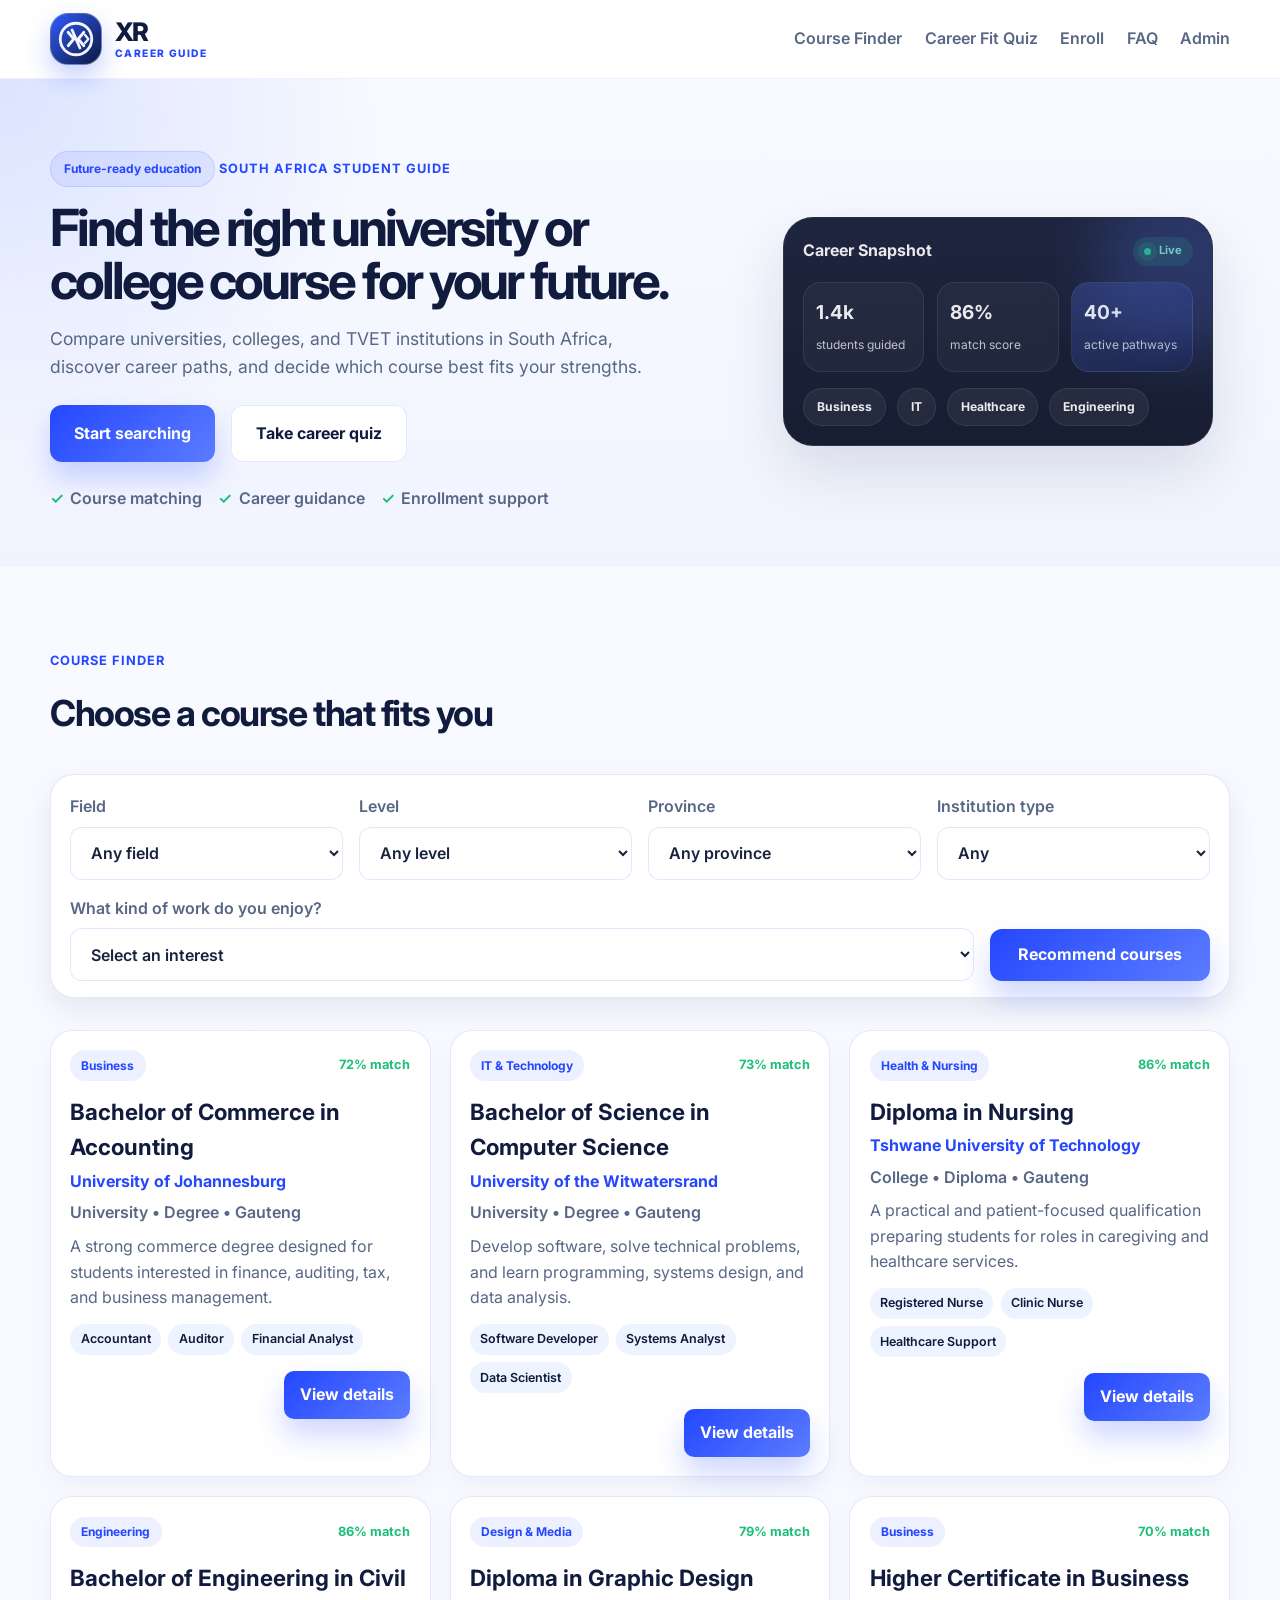
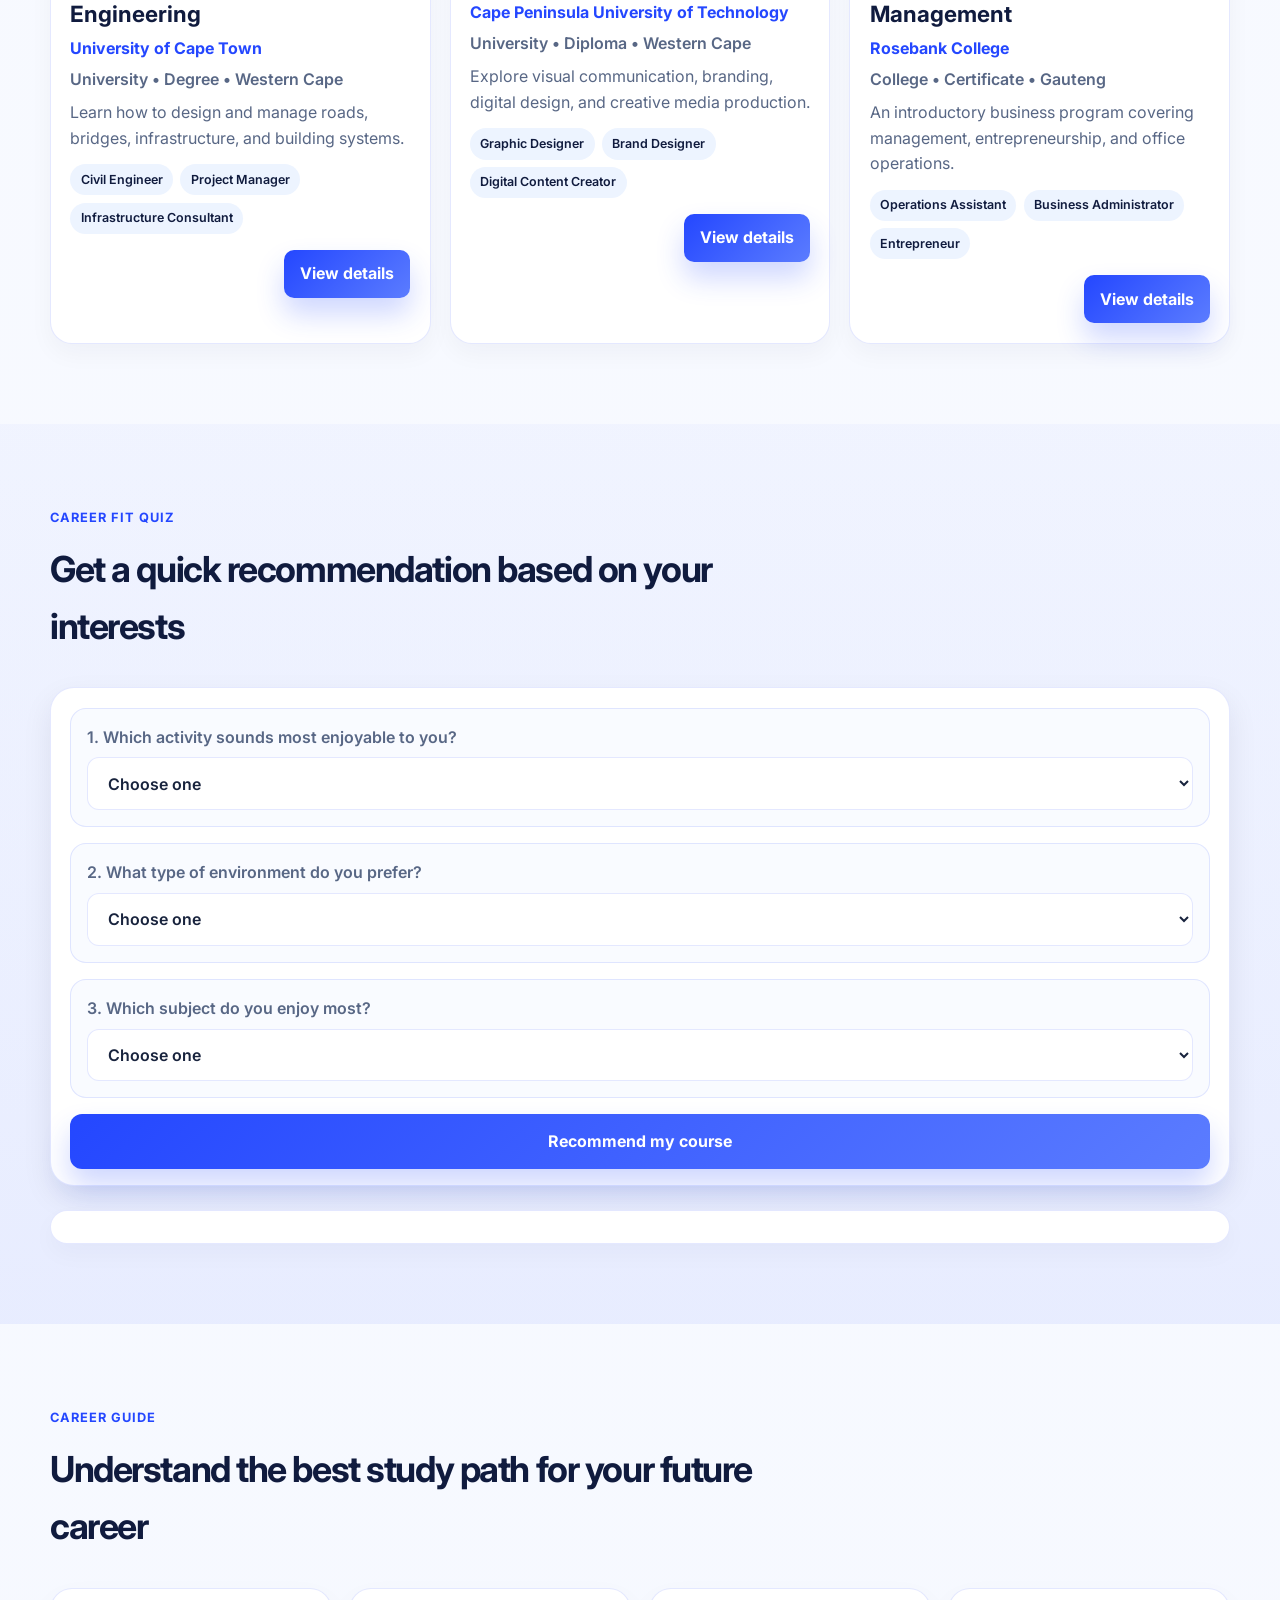
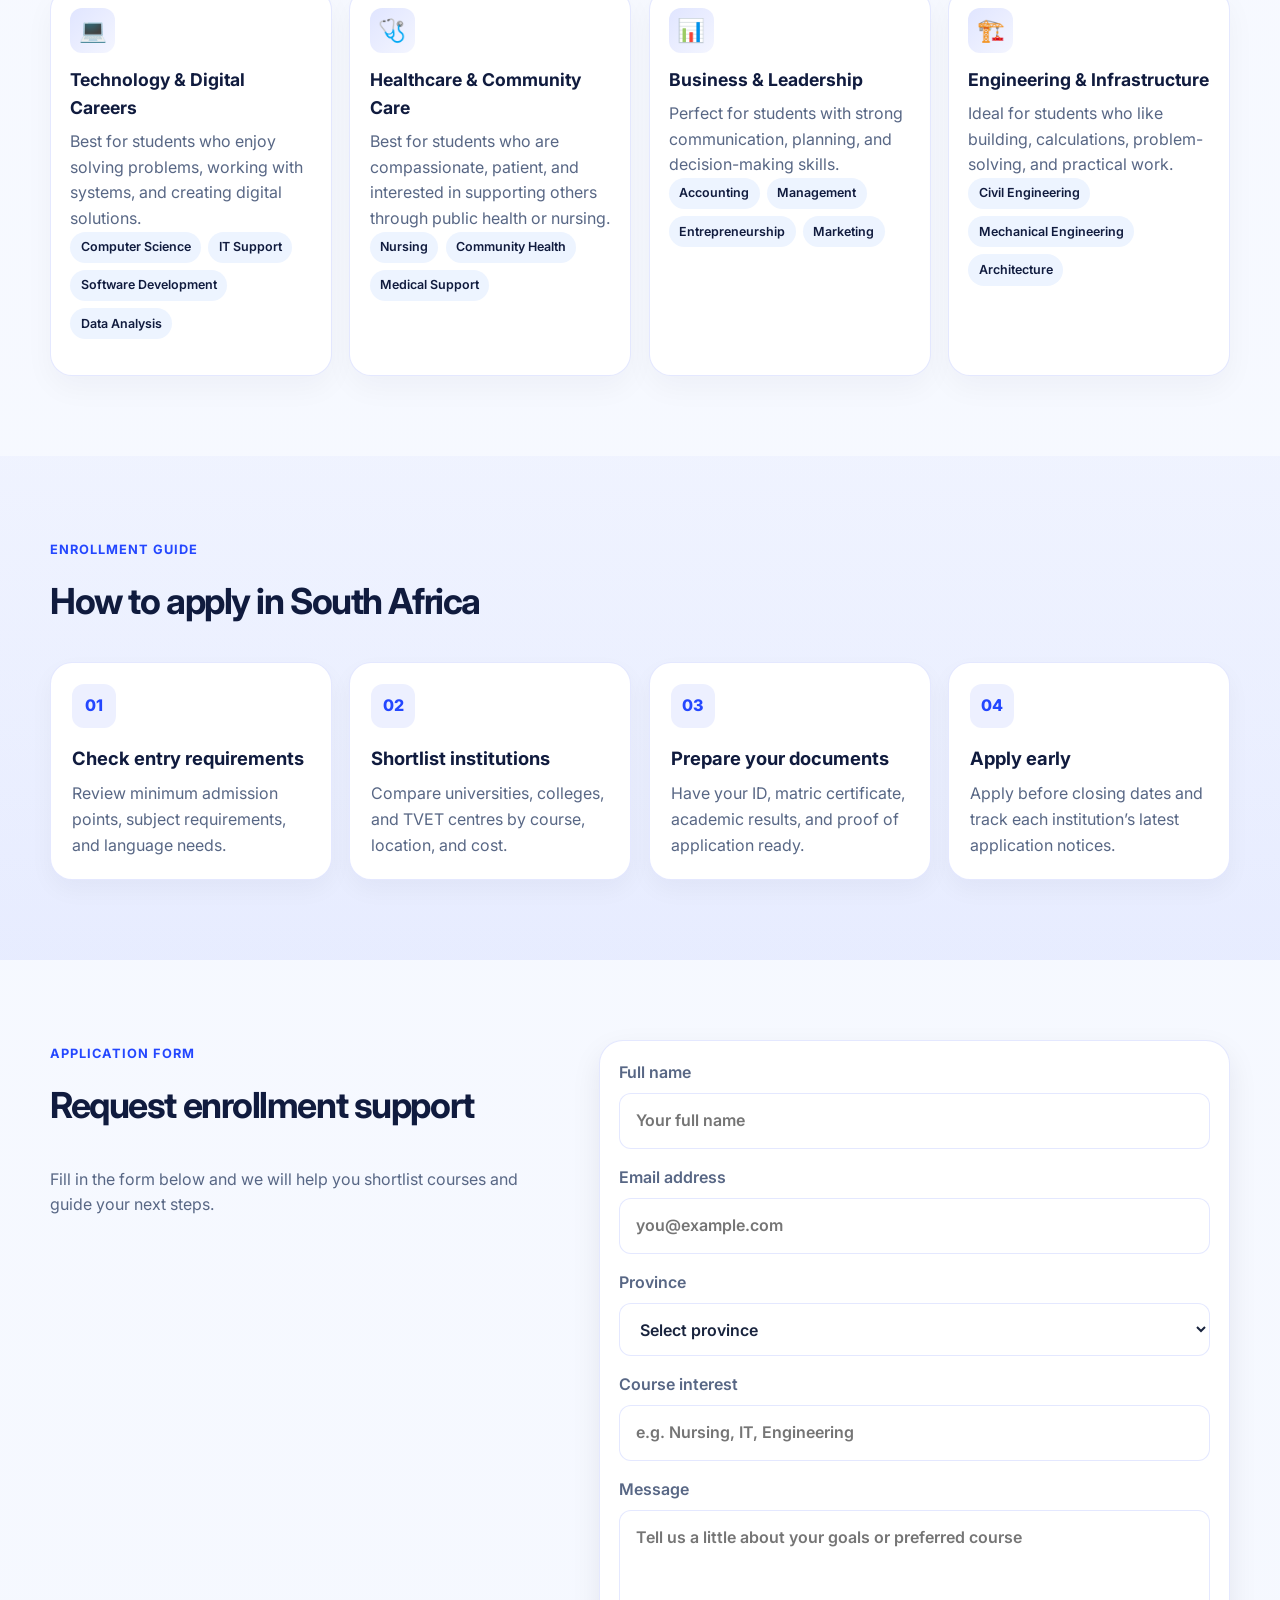
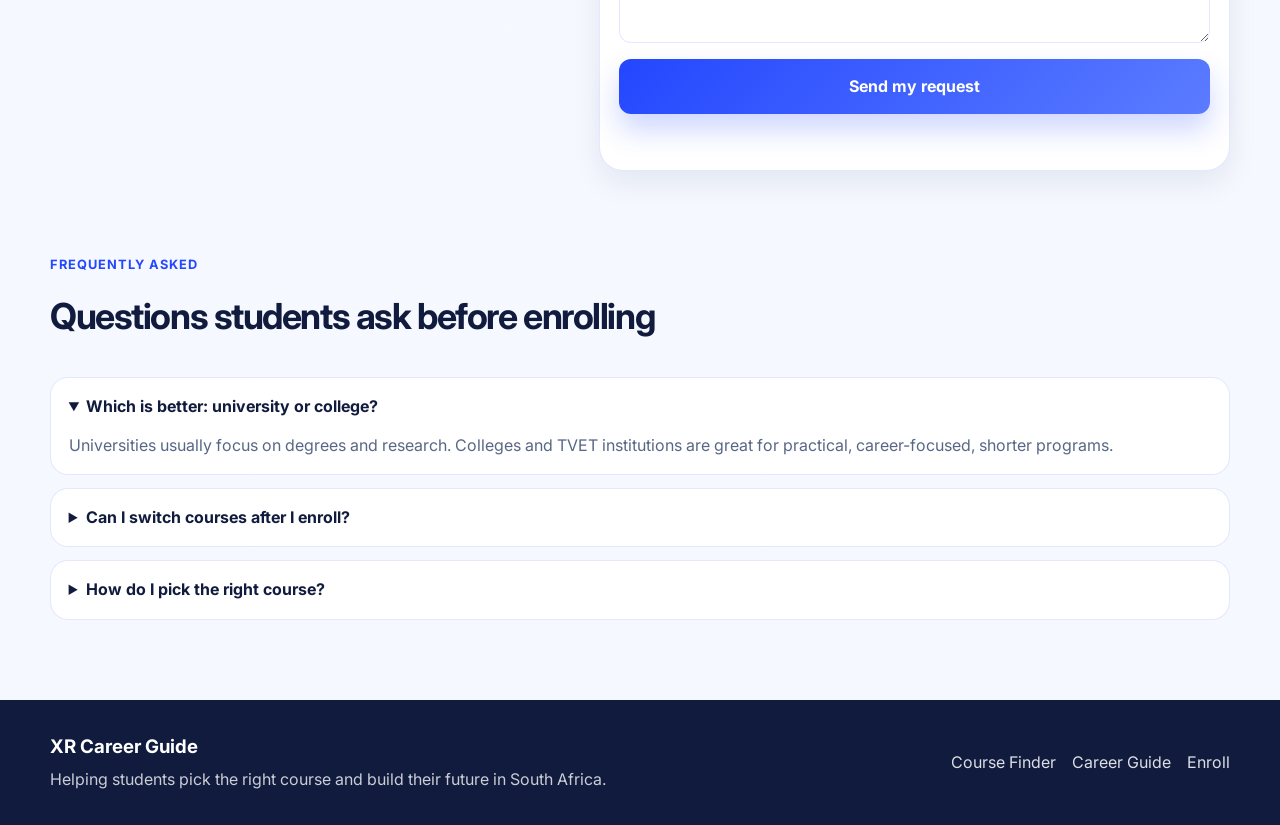
==== commit 4765f3b7: "Upgrade the site with a premium XR Career Guide hero section and modern styling polish." ====
--- a/index.html
+++ b/index.html
@@ -47,6 +47,7 @@
       <section class="hero">
         <div class="container hero-grid">
           <div class="hero-copy">
+            <div class="hero-badge">Future-ready education</div>
             <span class="eyebrow">South Africa student guide</span>
             <h1>Find the right university or college course for your future.</h1>
             <p>
@@ -66,18 +67,32 @@
             </ul>
           </div>
 
-          <div class="stat-card" aria-label="Site statistics">
-            <div class="stat-box">
-              <strong>120+</strong>
-              <span>Study options</span>
-            </div>
-            <div class="stat-box">
-              <strong>9</strong>
-              <span>Provinces</span>
-            </div>
-            <div class="stat-box">
-              <strong>8</strong>
-              <span>Career tracks</span>
+          <div class="hero-visual">
+            <div class="hero-panel">
+              <div class="panel-header">
+                <span>Career Snapshot</span>
+                <span class="live-dot">Live</span>
+              </div>
+              <div class="mini-grid">
+                <div class="mini-box">
+                  <strong>1.4k</strong>
+                  <span>students guided</span>
+                </div>
+                <div class="mini-box">
+                  <strong>86%</strong>
+                  <span>match score</span>
+                </div>
+                <div class="mini-box accent">
+                  <strong>40+</strong>
+                  <span>active pathways</span>
+                </div>
+              </div>
+              <div class="track-list">
+                <span>Business</span>
+                <span>IT</span>
+                <span>Healthcare</span>
+                <span>Engineering</span>
+              </div>
             </div>
           </div>
         </div>
--- a/styles.css
+++ b/styles.css
@@ -1,16 +1,17 @@
 :root {
-  --bg: #f5f7fb;
+  --bg: #f3f6ff;
   --panel: #ffffff;
   --panel-alt: #edf4ff;
-  --primary: #0d6efd;
-  --primary-dark: #0a4ec7;
-  --secondary: #1e3a5f;
-  --text: #1b2430;
-  --muted: #586574;
-  --border: #dfe7f3;
+  --primary: #2447ff;
+  --primary-2: #5b7cff;
+  --secondary: #101b3e;
+  --text: #18233d;
+  --muted: #586785;
+  --border: rgba(36, 71, 255, 0.12);
   --success: #1bbf7a;
   --warning: #f59e0b;
-  --shadow: 0 18px 45px rgba(27, 36, 48, 0.08);
+  --shadow: 0 24px 60px rgba(17, 23, 52, 0.12);
+  --shadow-soft: 0 12px 30px rgba(17, 23, 52, 0.08);
 }
 
 * {
@@ -24,7 +25,7 @@
 body {
   margin: 0;
   font-family: "Inter", sans-serif;
-  background: var(--bg);
+  background: linear-gradient(180deg, #f8faff 0%, #f5f8ff 100%);
   color: var(--text);
   line-height: 1.6;
 }
@@ -56,7 +57,7 @@
 }
 
 .alt-bg {
-  background: linear-gradient(180deg, rgba(13,110,253,0.03), rgba(13,110,253,0.06));
+  background: linear-gradient(180deg, rgba(36,71,255,0.03), rgba(36,71,255,0.07));
 }
 
 .topbar {
@@ -64,8 +65,8 @@
   top: 0;
   z-index: 20;
   background: rgba(255,255,255,0.9);
-  backdrop-filter: blur(8px);
-  border-bottom: 1px solid rgba(223, 231, 243, 0.9);
+  backdrop-filter: blur(12px);
+  border-bottom: 1px solid rgba(36, 71, 255, 0.08);
 }
 
 .nav {
@@ -89,8 +90,8 @@
   display: grid;
   place-items: center;
   border-radius: 18px;
-  background: linear-gradient(135deg, #0d6efd, #0f172a);
-  box-shadow: 0 12px 24px rgba(13, 110, 253, 0.2);
+  background: linear-gradient(135deg, #2f5bff, #0d183d);
+  box-shadow: 0 12px 24px rgba(36, 71, 255, 0.25);
   border: 1px solid rgba(255,255,255,0.3);
 }
 
@@ -107,7 +108,7 @@
 }
 
 .brand-xr {
-  font-size: 1.55rem;
+  font-size: 1.6rem;
   font-weight: 800;
   letter-spacing: -0.06em;
   color: var(--secondary);
@@ -129,20 +130,36 @@
 
 nav a {
   color: var(--muted);
-  font-weight: 500;
+  font-weight: 600;
 }
 
 .hero {
-  padding: 4rem 0 3rem;
-  background: radial-gradient(circle at top left, rgba(77, 144, 255, 0.14), transparent 28%),
-    linear-gradient(180deg, #f9fbff, var(--bg));
+  padding: 4.5rem 0 3.5rem;
+  background: radial-gradient(circle at top left, rgba(91, 124, 255, 0.18), transparent 28%),
+    linear-gradient(180deg, #f8faff, #f1f4ff);
 }
 
 .hero-grid {
   display: grid;
-  grid-template-columns: 1.4fr 0.9fr;
+  grid-template-columns: 1.4fr 0.95fr;
   gap: 2rem;
   align-items: center;
+}
+
+.hero-copy {
+  position: relative;
+}
+
+.hero-badge {
+  display: inline-flex;
+  padding: 0.45rem 0.8rem;
+  border-radius: 999px;
+  background: rgba(36, 71, 255, 0.08);
+  color: var(--primary);
+  font-weight: 700;
+  font-size: 0.75rem;
+  border: 1px solid rgba(36,71,255,0.12);
+  margin-bottom: 0.9rem;
 }
 
 .eyebrow {
@@ -156,10 +173,10 @@
 }
 
 .hero-copy h1 {
-  font-size: clamp(2.4rem, 4vw, 4.1rem);
-  line-height: 1.08;
+  font-size: clamp(2.5rem, 4vw, 4.1rem);
+  line-height: 1.04;
   margin: 0 0 1rem;
-  letter-spacing: -0.05em;
+  letter-spacing: -0.06em;
   color: var(--secondary);
 }
 
@@ -183,7 +200,7 @@
   justify-content: center;
   border: none;
   border-radius: 12px;
-  padding: 0.9rem 1.4rem;
+  padding: 0.9rem 1.5rem;
   font-weight: 700;
   cursor: pointer;
   transition: transform 0.2s ease, box-shadow 0.2s ease;
@@ -194,9 +211,9 @@
 }
 
 .btn-primary {
-  background: linear-gradient(135deg, var(--primary), #3b8dff);
+  background: linear-gradient(135deg, var(--primary), var(--primary-2));
   color: white;
-  box-shadow: 0 14px 25px rgba(13, 110, 253, 0.25);
+  box-shadow: 0 16px 28px rgba(36, 71, 255, 0.22);
 }
 
 .btn-secondary {
@@ -222,12 +239,114 @@
   margin-right: 0.4rem;
 }
 
+.hero-visual {
+  display: flex;
+  justify-content: center;
+}
+
+.hero-panel {
+  width: min(100%, 430px);
+  background: linear-gradient(180deg, rgba(18,25,52,0.95), rgba(14,20,41,0.96));
+  border: 1px solid rgba(255,255,255,0.08);
+  border-radius: 30px;
+  padding: 1.2rem;
+  box-shadow: var(--shadow);
+  position: relative;
+  overflow: hidden;
+}
+
+.hero-panel::before {
+  content: "";
+  position: absolute;
+  inset: -18% -15% auto auto;
+  width: 180px;
+  height: 180px;
+  background: rgba(92, 122, 255, 0.22);
+  filter: blur(30px);
+  border-radius: 50%;
+}
+
+.panel-header {
+  display: flex;
+  justify-content: space-between;
+  align-items: center;
+  color: rgba(255,255,255,0.9);
+  font-weight: 700;
+  margin-bottom: 1rem;
+}
+
+.live-dot {
+  display: inline-flex;
+  align-items: center;
+  gap: 0.45rem;
+  background: rgba(27, 191, 122, 0.16);
+  color: #7ae0b9;
+  padding: 0.35rem 0.7rem;
+  border-radius: 999px;
+  font-size: 0.7rem;
+}
+
+.live-dot::before {
+  content: "";
+  width: 7px;
+  height: 7px;
+  border-radius: 50%;
+  background: var(--success);
+  box-shadow: 0 0 0 6px rgba(27, 191, 122, 0.15);
+}
+
+.mini-grid {
+  display: grid;
+  grid-template-columns: repeat(3, minmax(0, 1fr));
+  gap: 0.8rem;
+  margin-bottom: 1rem;
+}
+
+.mini-box {
+  background: rgba(255,255,255,0.04);
+  border: 1px solid rgba(255,255,255,0.08);
+  border-radius: 18px;
+  padding: 0.9rem 0.75rem;
+  color: rgba(255,255,255,0.9);
+}
+
+.mini-box strong {
+  display: block;
+  font-size: 1.2rem;
+  margin-bottom: 0.2rem;
+}
+
+.mini-box span {
+  color: rgba(255,255,255,0.72);
+  font-size: 0.75rem;
+}
+
+.mini-box.accent {
+  background: linear-gradient(135deg, rgba(92,124,255,0.24), rgba(36,71,255,0.08));
+}
+
+.track-list {
+  display: flex;
+  flex-wrap: wrap;
+  gap: 0.7rem;
+}
+
+.track-list span {
+  background: rgba(255,255,255,0.06);
+  color: rgba(255,255,255,0.9);
+  border: 1px solid rgba(255,255,255,0.08);
+  border-radius: 999px;
+  padding: 0.5rem 0.8rem;
+  font-size: 0.76rem;
+  font-weight: 700;
+}
+
 .stat-card {
   background: linear-gradient(180deg, #ffffff, #f1f5ff);
   border: 1px solid var(--border);
   border-radius: 26px;
   padding: 1.5rem;
-  box-shadow: var(--shadow);
+  box-shadow: var(--shadow-soft);
   display: grid;
   gap: 1rem;
 }
@@ -274,7 +393,7 @@
   border: 1px solid var(--border);
   border-radius: 24px;
   padding: 1.2rem 1.2rem 1rem;
-  box-shadow: var(--shadow);
+  box-shadow: var(--shadow-soft);
 }
 
 .filter-grid {
@@ -344,7 +463,7 @@
   display: inline-flex;
   align-items: center;
   border-radius: 999px;
-  background: rgba(13, 110, 253, 0.08);
+  background: rgba(36, 71, 255, 0.08);
   color: var(--primary);
   padding: 0.35rem 0.7rem;
   font-size: 0.75rem;
@@ -451,7 +570,7 @@
   display: grid;
   place-items: center;
   font-size: 1.4rem;
-  background: linear-gradient(135deg, rgba(13,110,253,0.14), rgba(13,110,253,0.05));
+  background: linear-gradient(135deg, rgba(36,71,255,0.14), rgba(36,71,255,0.05));
   margin-bottom: 0.8rem;
 }
 
@@ -487,7 +606,7 @@
   width: 44px;
   height: 44px;
   border-radius: 12px;
-  background: rgba(13,110,253,0.08);
+  background: rgba(36,71,255,0.08);
   color: var(--primary);
   font-weight: 800;
   margin-bottom: 1rem;
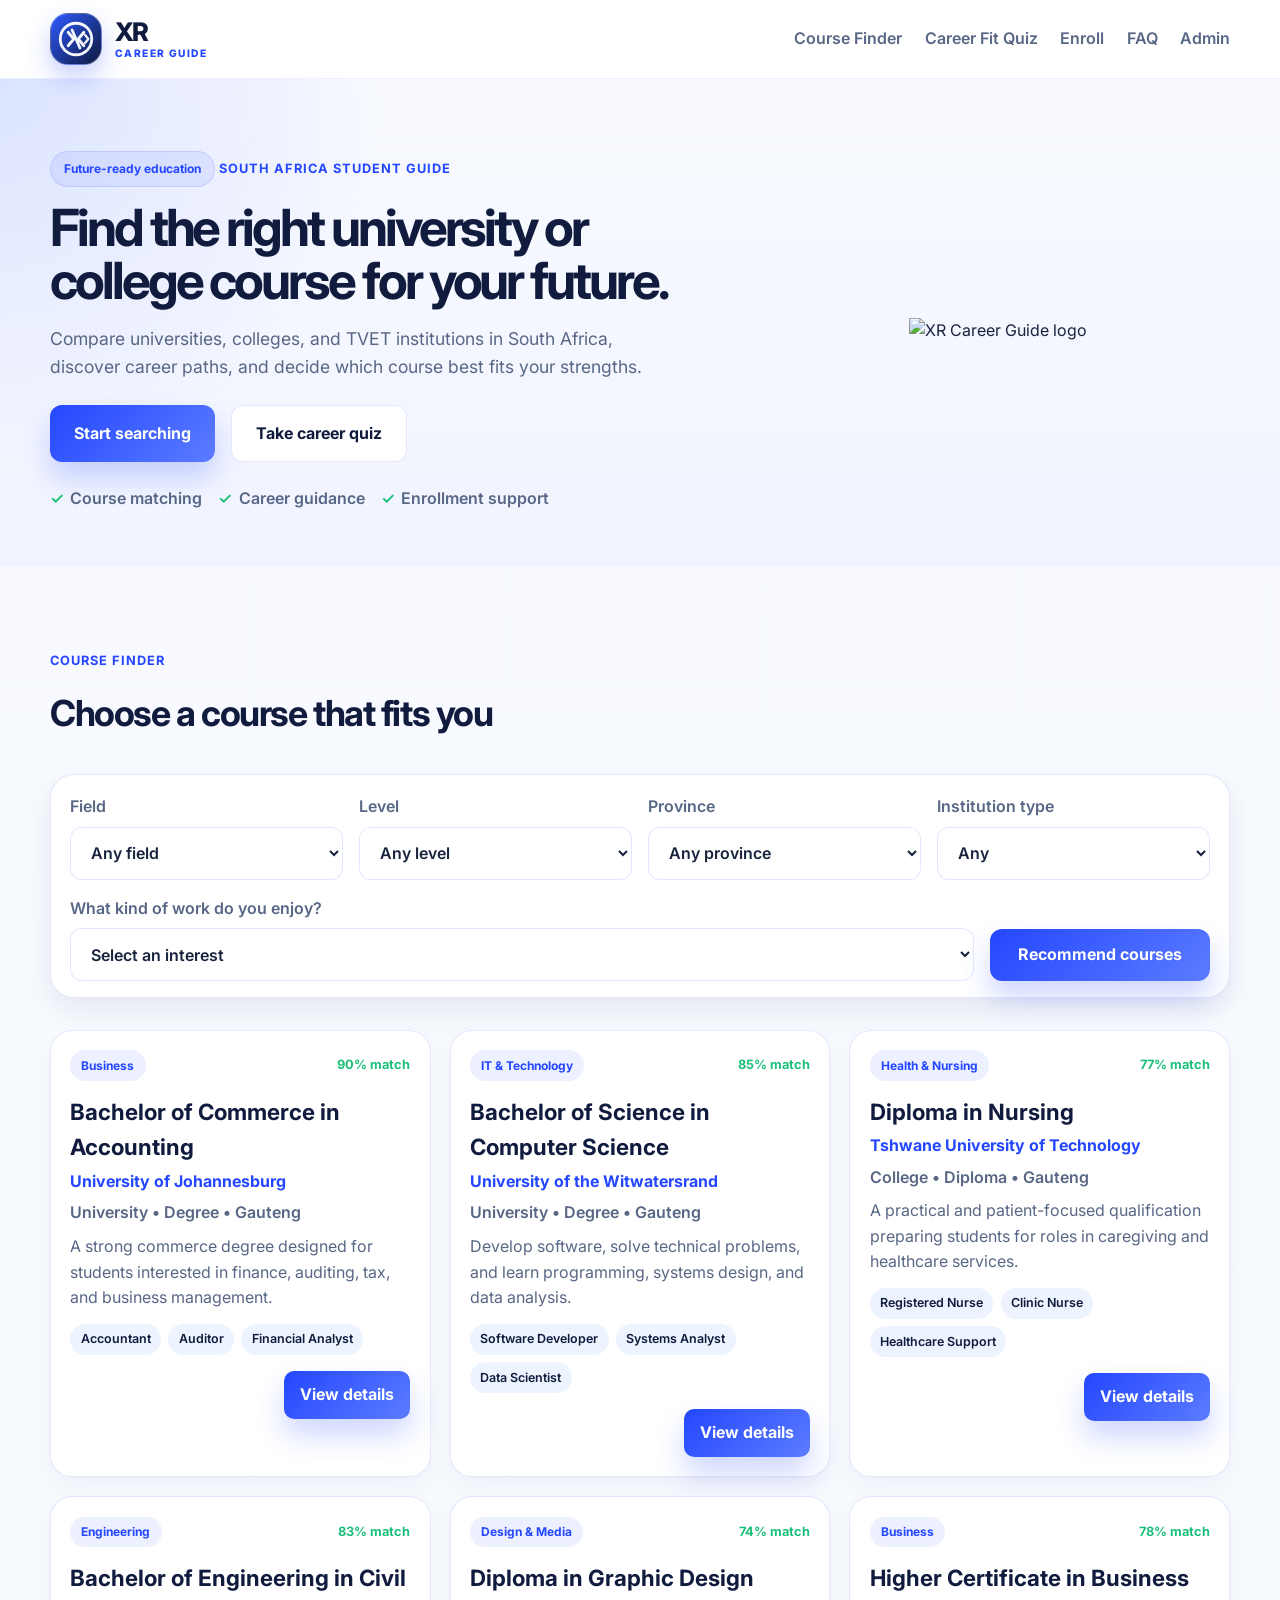
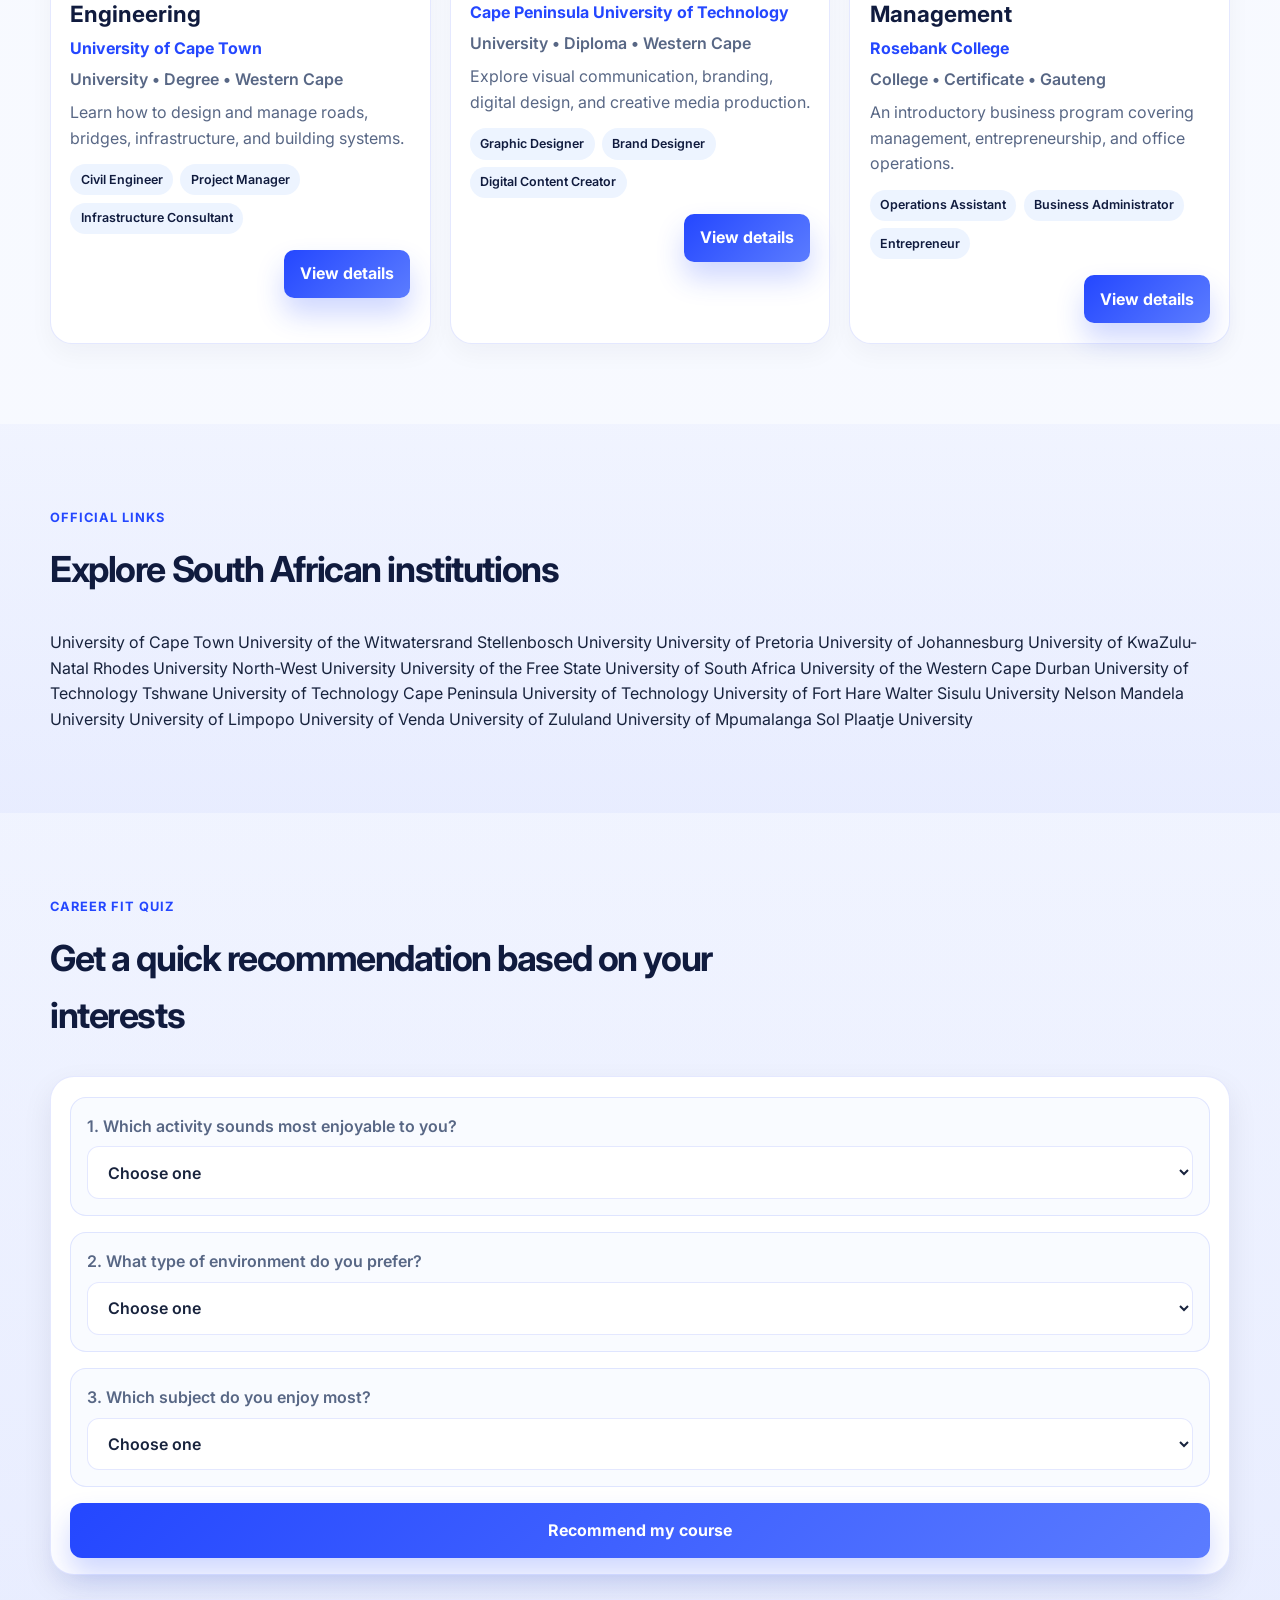
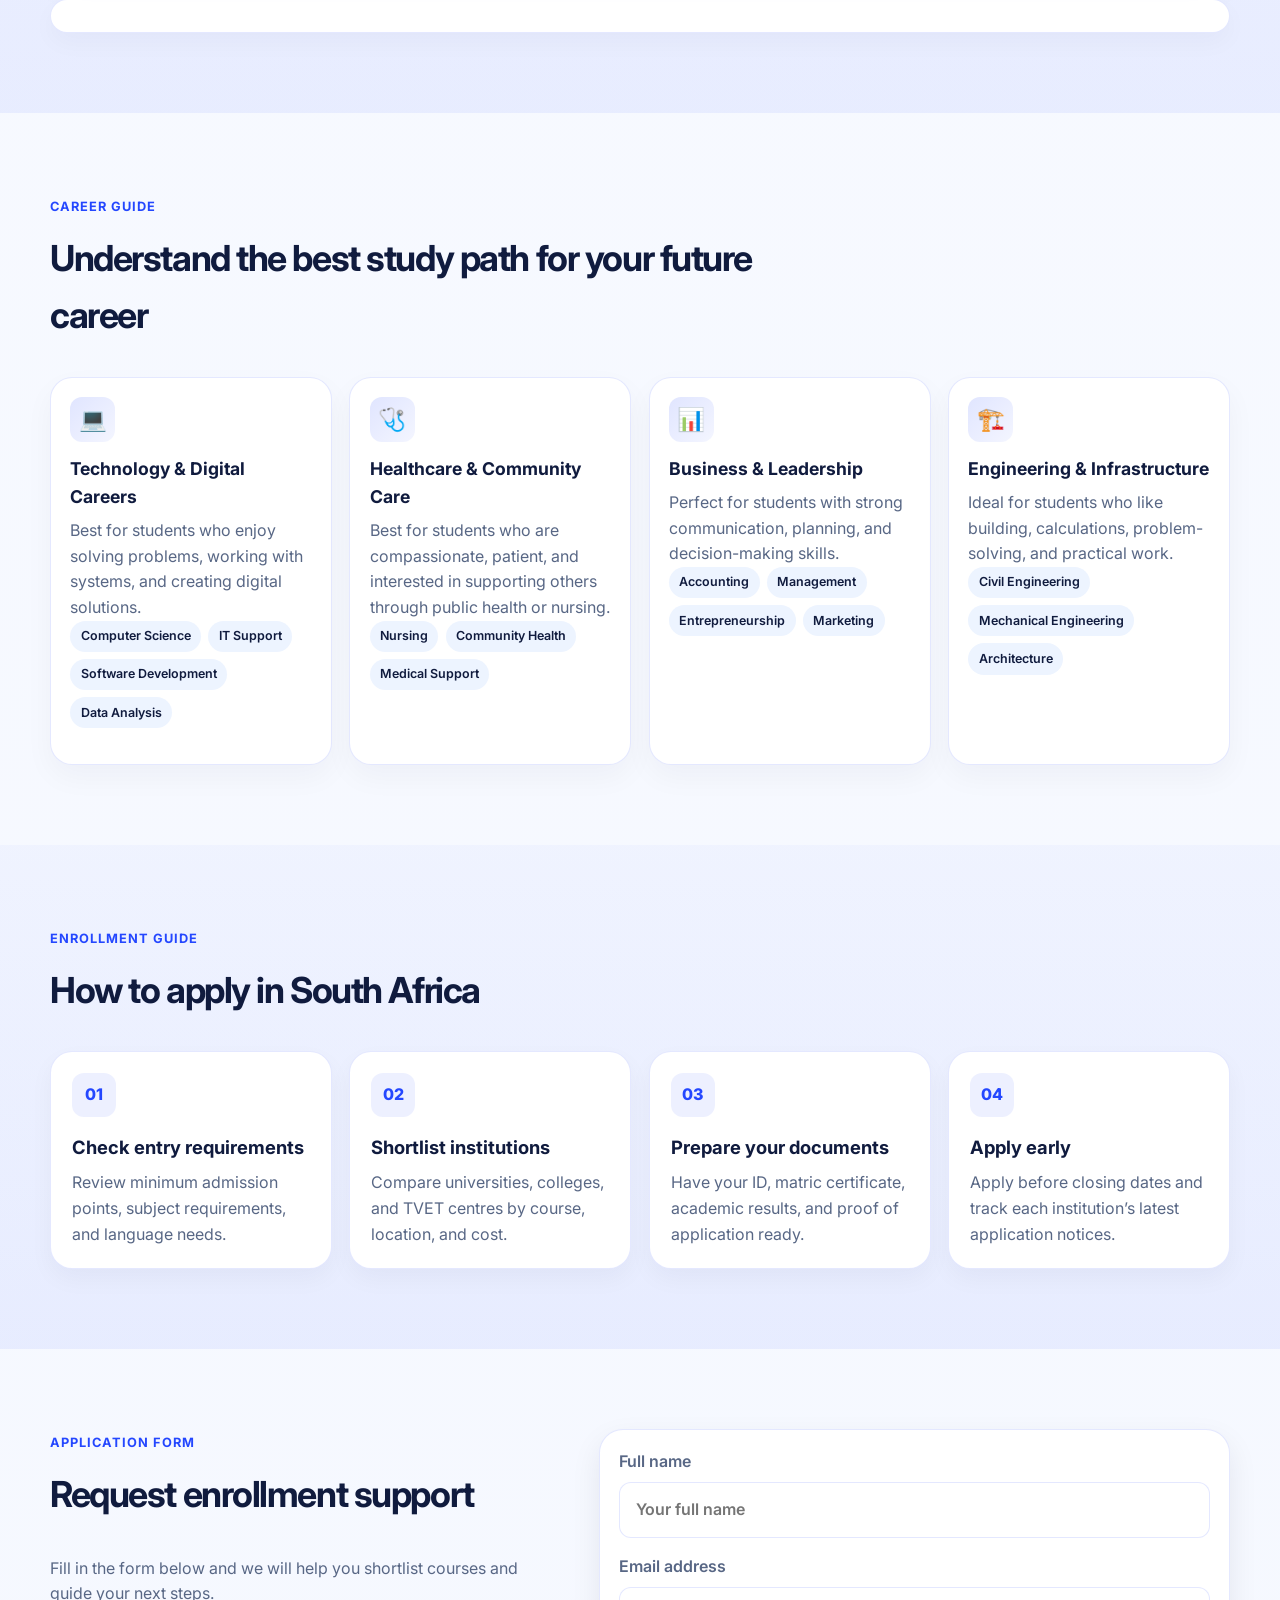
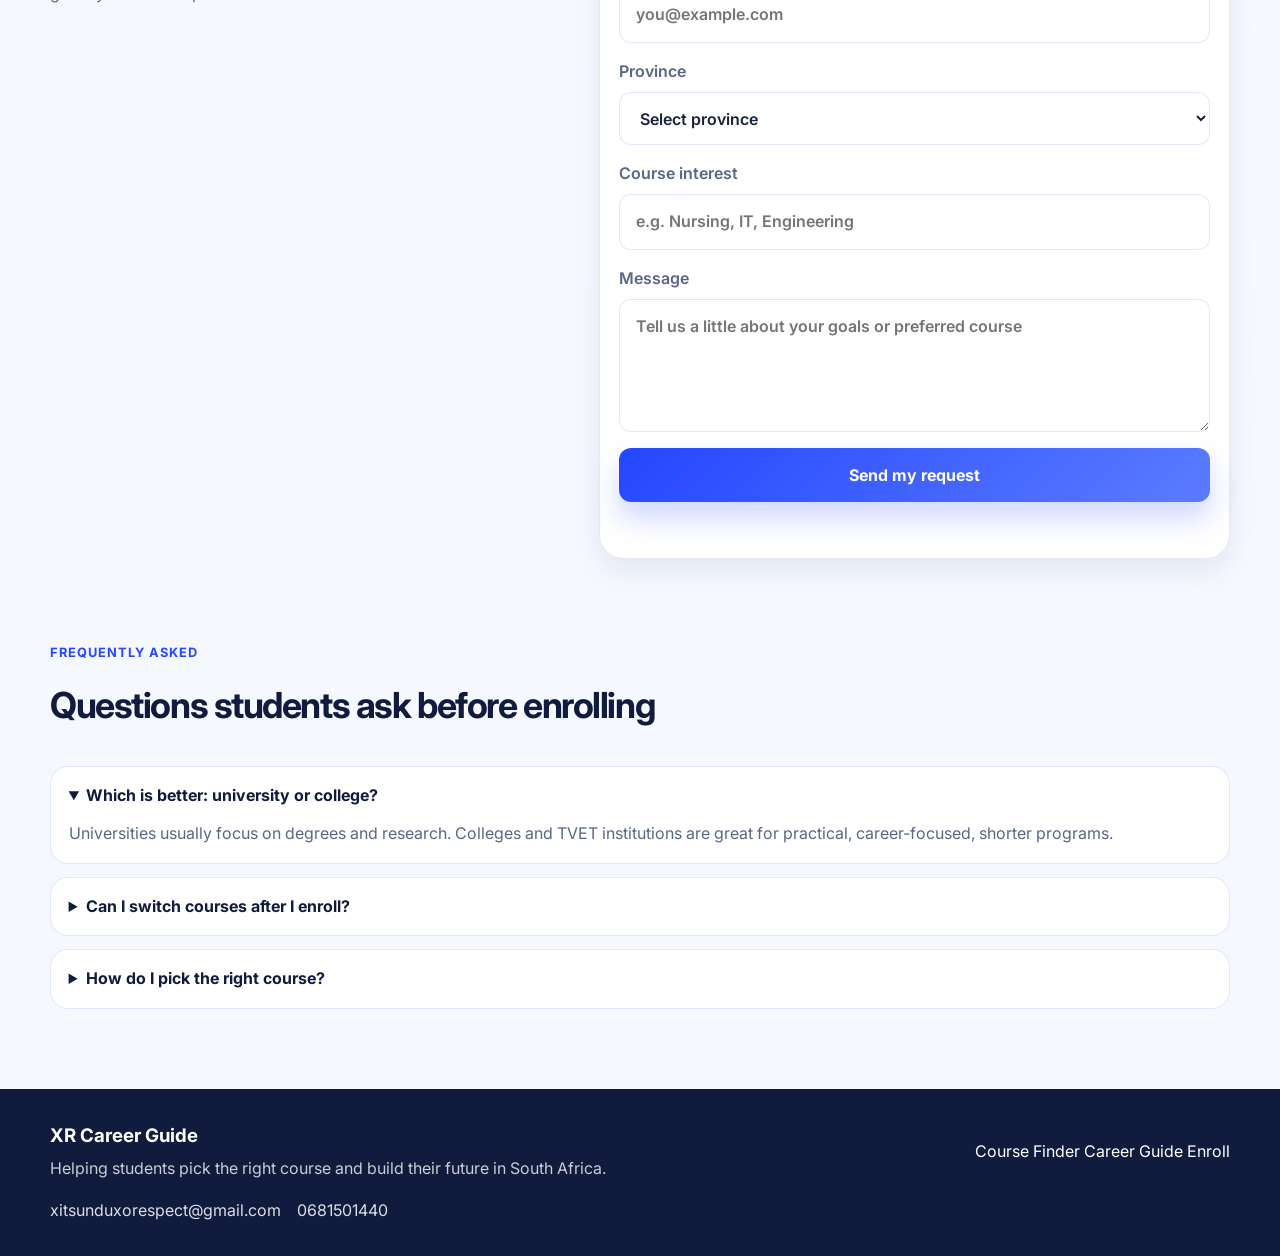
==== commit abee2310: "Update the landing page to include an animated logo, official university links, and final contact de" ====
--- a/index.html
+++ b/index.html
@@ -68,30 +68,11 @@
           </div>
 
           <div class="hero-visual">
-            <div class="hero-panel">
-              <div class="panel-header">
-                <span>Career Snapshot</span>
-                <span class="live-dot">Live</span>
-              </div>
-              <div class="mini-grid">
-                <div class="mini-box">
-                  <strong>1.4k</strong>
-                  <span>students guided</span>
-                </div>
-                <div class="mini-box">
-                  <strong>86%</strong>
-                  <span>match score</span>
-                </div>
-                <div class="mini-box accent">
-                  <strong>40+</strong>
-                  <span>active pathways</span>
-                </div>
-              </div>
-              <div class="track-list">
-                <span>Business</span>
-                <span>IT</span>
-                <span>Healthcare</span>
-                <span>Engineering</span>
+            <div class="logo-shell">
+              <div class="logo-glow glow-a"></div>
+              <div class="logo-glow glow-b"></div>
+              <div class="logo-card" aria-label="XR Career Guide logo animation">
+                <img src="assets/logo.svg" alt="XR Career Guide logo" />
               </div>
             </div>
           </div>
@@ -179,6 +160,40 @@
           </form>
 
           <div id="courseResults" class="course-results" aria-live="polite"></div>
+        </div>
+      </section>
+
+      <section class="section-space alt-bg" aria-label="Popular university links">
+        <div class="container">
+          <div class="section-header narrow">
+            <span class="eyebrow">Official links</span>
+            <h2>Explore South African institutions</h2>
+          </div>
+
+          <div class="link-grid">
+            <a href="https://www.uct.ac.za" target="_blank" rel="noopener">University of Cape Town</a>
+            <a href="https://www.wits.ac.za" target="_blank" rel="noopener">University of the Witwatersrand</a>
+            <a href="https://www.sun.ac.za" target="_blank" rel="noopener">Stellenbosch University</a>
+            <a href="https://www.up.ac.za" target="_blank" rel="noopener">University of Pretoria</a>
+            <a href="https://www.uj.ac.za" target="_blank" rel="noopener">University of Johannesburg</a>
+            <a href="https://www.ukzn.ac.za" target="_blank" rel="noopener">University of KwaZulu-Natal</a>
+            <a href="https://www.ru.ac.za" target="_blank" rel="noopener">Rhodes University</a>
+            <a href="https://www.nwu.ac.za" target="_blank" rel="noopener">North-West University</a>
+            <a href="https://www.ufs.ac.za" target="_blank" rel="noopener">University of the Free State</a>
+            <a href="https://www.unisa.ac.za" target="_blank" rel="noopener">University of South Africa</a>
+            <a href="https://www.uwc.ac.za" target="_blank" rel="noopener">University of the Western Cape</a>
+            <a href="https://www.dut.ac.za" target="_blank" rel="noopener">Durban University of Technology</a>
+            <a href="https://www.tut.ac.za" target="_blank" rel="noopener">Tshwane University of Technology</a>
+            <a href="https://www.cput.ac.za" target="_blank" rel="noopener">Cape Peninsula University of Technology</a>
+            <a href="https://www.ufh.ac.za" target="_blank" rel="noopener">University of Fort Hare</a>
+            <a href="https://www.wsu.ac.za" target="_blank" rel="noopener">Walter Sisulu University</a>
+            <a href="https://www.mandela.ac.za" target="_blank" rel="noopener">Nelson Mandela University</a>
+            <a href="https://www.ul.ac.za" target="_blank" rel="noopener">University of Limpopo</a>
+            <a href="https://www.univen.ac.za" target="_blank" rel="noopener">University of Venda</a>
+            <a href="https://www.unizulu.ac.za" target="_blank" rel="noopener">University of Zululand</a>
+            <a href="https://www.ump.ac.za" target="_blank" rel="noopener">University of Mpumalanga</a>
+            <a href="https://www.spu.ac.za" target="_blank" rel="noopener">Sol Plaatje University</a>
+          </div>
         </div>
       </section>
 
@@ -379,6 +394,10 @@
           <a href="#career-guide">Career Guide</a>
           <a href="#enroll">Enroll</a>
         </div>
+        <div>
+          <a href="mailto:xitsunduxorespect@gmail.com">xitsunduxorespect@gmail.com</a>
+          <a href="tel:0681501440">0681501440</a>
+        </div>
       </div>
     </footer>
 
